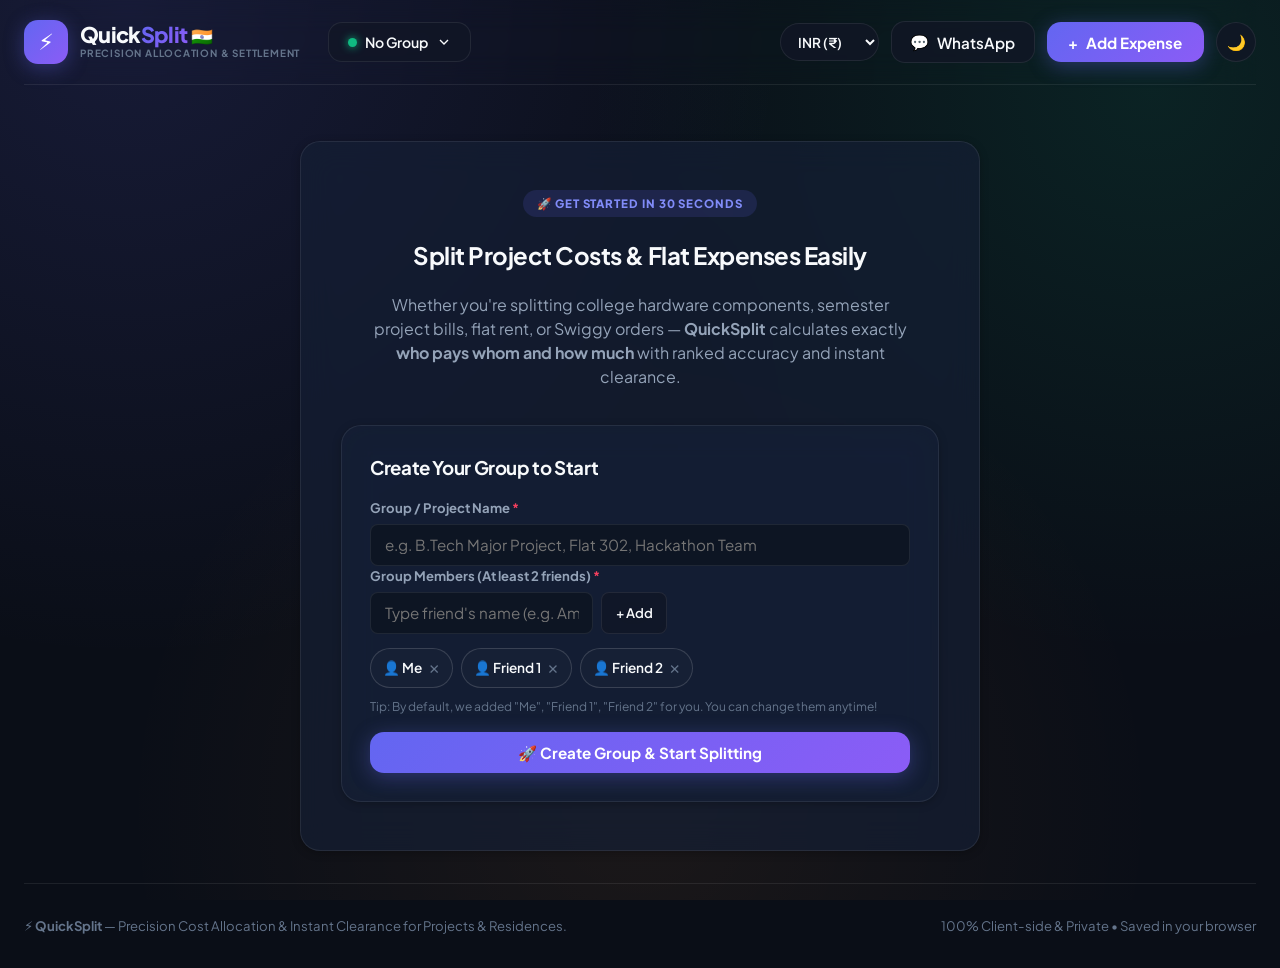
==== index.html @ 208421a8 "fix: make QR strictly 1:1 square, comprehensive mobile layout overhaul, and replace hisab with split" ====
<!DOCTYPE html>
<html lang="en" data-theme="dark">

<head>
  <meta charset="UTF-8">
  <meta name="viewport" content="width=device-width, initial-scale=1.0">
  <title>QuickSplit — Precision Cost Allocation & Instant Clearance</title>
  <meta name="description"
    content="QuickSplit — Fast, fair, and transparent group expense splitting and debt settlement for projects, hackathons, and flatmates.">
  <link rel="preconnect" href="https://fonts.googleapis.com">
  <link rel="preconnect" href="https://fonts.gstatic.com" crossorigin>
  <link
    href="https://fonts.googleapis.com/css2?family=Plus+Jakarta+Sans:wght@300;400;500;600;700;800&family=JetBrains+Mono:wght@400;500;600;700&display=swap"
    rel="stylesheet">
  <link rel="stylesheet" href="styles.css">
</head>

<body>
  <!-- Celebration Confetti Canvas -->
  <canvas id="confetti-canvas"></canvas>

  <div class="app-layout">
    <!-- Top Navigation Bar -->
    <header class="navbar">
      <div class="nav-left">
        <div class="brand" id="brand-home-btn" role="button" tabindex="0">
          <div class="brand-icon-wrapper">
            <span class="brand-icon">⚡</span>
          </div>
          <div class="brand-text">
            <div class="brand-title">Quick<span class="highlight">Split</span> <span class="india-flag"
                title="Made for India">🇮🇳</span></div>
            <span class="brand-badge">PRECISION ALLOCATION & SETTLEMENT</span>
          </div>
        </div>

        <!-- Group Selector Dropdown -->
        <div class="group-switcher-container">
          <button id="group-switcher-btn" class="glass-btn group-select-btn" aria-label="Select Group">
            <span class="group-icon-dot" id="active-group-indicator"></span>
            <span class="group-label-text" id="active-group-name">Select Group</span>
            <svg class="chevron-icon" width="16" height="16" viewBox="0 0 24 24" fill="none" stroke="currentColor"
              stroke-width="2">
              <path d="m6 9 6 6 6-6" />
            </svg>
          </button>

          <div id="group-dropdown-menu" class="dropdown-menu glass-panel hidden">
            <div class="dropdown-header">
              <span>Your Groups</span>
              <button id="nav-create-group-btn" class="icon-link-btn" title="Create New Group">+ New Group</button>
            </div>
            <div id="groups-list-dropdown" class="groups-list-scroll"></div>
          </div>
        </div>
      </div>

      <div class="nav-right">
        <!-- Currency Picker (Defaults to INR ₹) -->
        <div class="currency-picker-wrapper">
          <label for="currency-select" class="sr-only">Currency</label>
          <select id="currency-select" class="currency-dropdown" title="Currency">
            <option value="₹" selected>INR (₹)</option>
            <option value="$">USD ($)</option>
            <option value="€">EUR (€)</option>
            <option value="£">GBP (£)</option>
            <option value="AED">AED</option>
          </select>
        </div>

        <!-- WhatsApp Quick Share -->
        <button id="quick-share-btn" class="glass-btn action-btn-accent" title="Share Split Summary on WhatsApp">
          <span class="btn-emoji">💬</span>
          <span class="btn-text">WhatsApp</span>
        </button>

        <!-- New Expense Button -->
        <button id="nav-add-expense-btn" class="glow-primary-btn">
          <span class="btn-plus">+</span>
          <span class="btn-text">Add Expense</span>
        </button>

        <!-- Theme Toggle -->
        <button id="theme-toggle-btn" class="icon-round-btn glass-btn" aria-label="Toggle Theme"
          title="Toggle Dark/Light Mode">
          <span id="theme-icon">🌙</span>
        </button>
      </div>
    </header>

    <!-- Main Content Area -->
    <main class="main-content">

      <!-- View State 1: Zero Groups Welcome Onboarding (shown if user has 0 groups) -->
      <section id="onboarding-view" class="onboarding-card glass-panel hidden">
        <div class="onboarding-badge">🚀 GET STARTED IN 30 SECONDS</div>
        <h1>Split Project Costs & Flat Expenses Easily</h1>
        <p class="onboarding-sub">
          Whether you're splitting college hardware components, semester project bills, flat rent, or Swiggy orders —
          <strong>QuickSplit</strong> calculates exactly <strong>who pays whom and how much</strong> with ranked
          accuracy and instant clearance.
        </p>

        <div class="quick-create-box glass-panel">
          <h3>Create Your Group to Start</h3>
          <form id="onboarding-quick-group-form">
            <div class="form-field">
              <label for="ob-group-name">Group / Project Name <span class="required">*</span></label>
              <input type="text" id="ob-group-name" placeholder="e.g. B.Tech Major Project, Flat 302, Hackathon Team"
                required>
            </div>

            <div class="form-field">
              <label>Group Members (At least 2 friends) <span class="required">*</span></label>
              <div class="member-input-row">
                <input type="text" id="ob-member-input"
                  placeholder="Type friend's name (e.g. Aman, Rahul, Me) and press Enter">
                <button type="button" id="ob-add-member-btn" class="glass-btn btn-sm">+ Add</button>
              </div>
              <div id="ob-members-chips" class="members-chip-container"></div>
              <small class="field-hint">Tip: By default, we added "Me", "Friend 1", "Friend 2" for you. You can change
                them anytime!</small>
            </div>

            <button type="submit" class="glow-primary-btn full-width" style="margin-top: 1rem;">
              🚀 Create Group & Start Splitting
            </button>
          </form>
        </div>
      </section>

      <!-- View State 2: Active Group Dashboard -->
      <div id="dashboard-view">
        <!-- Group Hero Banner -->
        <section class="group-hero-section glass-panel">
          <div class="hero-left">
            <div class="group-meta">
              <span id="group-type-tag" class="pill-badge pill-purple">College Project</span>
              <span id="group-members-count" class="pill-badge pill-neutral">3 Members</span>
              <span id="group-currency-badge" class="pill-badge pill-green">Currency: ₹ (INR)</span>
            </div>
            <h1 id="group-display-title" class="group-title">Loading Group...</h1>
            <p id="group-display-desc" class="group-description">No description provided.</p>
          </div>

          <div class="hero-actions">
            <button id="hero-settle-up-btn" class="btn-settle-highlight">
              <span class="icon-cash">⚡</span>
              <span>Final Settlement </span>
            </button>
            <button id="hero-privacy-btn" class="glass-btn btn-sm" title="Private Group Sync & Security">
              <span>🔒 Private Group Sync</span>
            </button>
            <button id="hero-manage-members-btn" class="glass-btn btn-sm">
              <span>👥 Manage Friends</span>
            </button>
            <button id="hero-new-group-btn" class="glass-btn btn-sm">
              <span>+ New Group</span>
            </button>
          </div>
        </section>

        <!-- Metric Highlights Grid -->
        <section class="metrics-grid">
          <!-- Metric 1: Total Spending -->
          <div class="metric-card glass-panel">
            <div class="metric-header">
              <span class="metric-title">Total Spending</span>
              <div class="metric-icon-circle icon-blue">💰</div>
            </div>
            <div class="metric-value-row">
              <span class="metric-value" id="metric-total-spent">₹0.00</span>
            </div>
            <div class="metric-subtitle">
              <span id="metric-expense-count">0 expenses</span> logged
            </div>
          </div>

          <!-- Metric 2: Per Person Share -->
          <div class="metric-card glass-panel">
            <div class="metric-header">
              <span class="metric-title">Per Person Share</span>
              <div class="metric-icon-circle icon-indigo">⚖️</div>
            </div>
            <div class="metric-value-row">
              <span class="metric-value" id="metric-avg-per-person">₹0.00</span>
            </div>
            <div class="metric-subtitle">
              Equal share across <span id="metric-active-members-count">0</span> friends
            </div>
          </div>

          <!-- Metric 3: Pending Transfers -->
          <div class="metric-card glass-panel">
            <div class="metric-header">
              <span class="metric-title">Pending Clearances</span>
              <div class="metric-icon-circle icon-amber">⏳</div>
            </div>
            <div class="metric-value-row">
              <span class="metric-value" id="metric-pending-transactions">0</span>
              <span class="metric-unit">transfers needed</span>
            </div>
            <div class="metric-subtitle" id="metric-pending-subtext">
              Direct Split calculation
            </div>
          </div>

          <!-- Metric 4: Total Settled / Cleared -->
          <div class="metric-card glass-panel">
            <div class="metric-header">
              <span class="metric-title">Money Cleared</span>
              <div class="metric-icon-circle icon-emerald">✅</div>
            </div>
            <div class="metric-value-row">
              <span class="metric-value" id="metric-settled-amount">₹0.00</span>
            </div>
            <div class="metric-subtitle">
              <span id="metric-settled-count">0</span> payments recorded
            </div>
          </div>
        </section>

        <!-- Settlement Highlight Box (Shown prominently right below metrics!) -->
        <section id="settlement-highlight-banner" class="settle-banner-box glass-panel">
          <div class="settle-banner-header">
            <div>
              <span class="badge-tag">⚡ DIRECT SETTLEMENT (WHO PAYS WHOM)</span>
              <h2>Clear Your Money</h2>
            </div>
            <div class="banner-actions">
              <button id="banner-share-whatsapp-btn" class="glass-btn btn-accent-glow btn-sm">
                <span>💬 Share on WhatsApp</span>
              </button>
            </div>
          </div>

          <!-- Cards of Who owes whom -->
          <div id="banner-transfers-list" class="banner-transfers-grid">
            <!-- Populated dynamically: Friend 1 pays You ₹100 with Pay via UPI & Clear Money buttons -->
          </div>

          <div id="banner-all-cleared" class="all-cleared-card glass-panel hidden">
            <div class="cleared-animation">🎉</div>
            <h3>All Debts Settled! (Zero Balance)</h3>
            <p>Nobody owes anything in this group right now.</p>
          </div>
        </section>

        <!-- Navigation Tabs -->
        <div class="tabs-nav-container">
          <div class="tabs-list">
            <button class="tab-btn active" data-tab="expenses">
              <span class="tab-icon">📋</span>
              <span>Expenses</span>
              <span class="tab-count-pill" id="tab-expenses-badge">0</span>
            </button>
            <button class="tab-btn" data-tab="balances">
              <span class="tab-icon">👥</span>
              <span>Member Balances</span>
            </button>
            <button class="tab-btn" data-tab="insights">
              <span class="tab-icon">📊</span>
              <span>Spending Breakdown</span>
            </button>
            <button class="tab-btn" data-tab="history">
              <span class="tab-icon">📜</span>
              <span>Cleared History</span>
            </button>
          </div>
        </div>

        <!-- Tab 1: Expenses View -->
        <div id="tab-content-expenses" class="tab-pane active">
          <!-- Filter & Search Bar -->
          <div class="filters-bar glass-panel">
            <div class="search-box">
              <span class="search-icon">🔍</span>
              <input type="text" id="expense-search-input" placeholder="Search by item, member, or notes..."
                autocomplete="off">
              <button id="expense-search-clear" class="search-clear-btn hidden" aria-label="Clear Search">✕</button>
            </div>

            <div class="filter-group">
              <label for="filter-category" class="filter-label">Category:</label>
              <select id="filter-category" class="filter-select">
                <option value="all">All Categories</option>
                <option value="Hardware">🔌 Hardware / Components</option>
                <option value="Software">☁️ Software / Cloud / APIs</option>
                <option value="Printing">🖨️ Printing & Xerox</option>
                <option value="Food">🍕 Food / Swiggy / Chai</option>
                <option value="Groceries">🛒 Groceries / Blinkit / Zepto</option>
                <option value="Rent">🏠 Rent / PG / Flat</option>
                <option value="Utilities">💡 Electricity & WiFi Bill</option>
                <option value="Transport">🚕 Auto / Cab / Petrol</option>
                <option value="Other">📦 Other Project Spending</option>
              </select>
            </div>

            <button id="btn-add-expense-trigger" class="glow-primary-btn btn-sm">
              <span>+ Add Expense</span>
            </button>
          </div>

          <!-- Expenses List -->
          <div class="expenses-container">
            <div id="expenses-list" class="expenses-list">
              <!-- Rendered dynamically -->
            </div>

            <!-- Empty state when no expenses added yet -->
            <div id="expenses-empty-state" class="empty-state glass-panel hidden">
              <div class="empty-emoji">🧾</div>
              <h3>No expenses logged yet</h3>
              <p>Add your first bill or purchase. Multiple friends can pay together (e.g. You paid ₹500, Friend 1 paid
                ₹300, Friend 2 paid ₹400).</p>
              <button class="glow-primary-btn btn-inline" onclick="window.app.openAddExpenseModal()">+ Add First
                Expense</button>
            </div>
          </div>
        </div>

        <!-- Tab 2: Member Balances View -->
        <div id="tab-content-balances" class="tab-pane">
          <div class="balances-header-row">
            <div>
              <h2>Member Balances & Split Breakdown</h2>
              <p class="section-desc">Sorted by who receives money first, followed by settled friends and payers.</p>
            </div>
            <button id="btn-add-member-direct" class="glass-btn btn-sm">
              <span>+ Add Friend</span>
            </button>
          </div>

          <!-- Sorted Grid of Member Cards (Receivers at front, Payers after) -->
          <div id="members-balance-grid" class="members-grid"></div>
        </div>

        <!-- Tab 3: Insights & Analytics -->
        <div id="tab-content-insights" class="tab-pane">
          <div class="insights-grid">
            <!-- Category Breakdown -->
            <div class="insight-card glass-panel">
              <div class="insight-card-header">
                <h3>🏷️ Spending by Category</h3>
                <span class="card-subtitle">Where money went</span>
              </div>
              <div id="category-breakdown-list" class="category-bars-list"></div>
            </div>

            <!-- Payer Breakdown -->
            <div class="insight-card glass-panel">
              <div class="insight-card-header">
                <h3>💳 Who Fronted Money</h3>
                <span class="card-subtitle">Total paid out of pocket</span>
              </div>
              <div id="payer-breakdown-list" class="payer-bars-list"></div>
            </div>

            <!-- Summary Stats -->
            <div class="insight-card glass-panel full-width">
              <div class="insight-card-header">
                <h3>📌 Snapshot Summary</h3>
                <span class="card-subtitle">Quick overview</span>
              </div>
              <div class="summary-stats-banner" id="project-insights-stats"></div>
            </div>
          </div>
        </div>

        <!-- Tab 4: Cleared History -->
        <div id="tab-content-history" class="tab-pane">
          <div class="section-title-row">
            <div>
              <h2>Cleared Payments History</h2>
              <p class="section-desc">Record of all cleared settlements via UPI, GPay, PhonePe, Paytm, or Cash.</p>
            </div>
            <button id="btn-export-csv" class="glass-btn btn-sm">
              <span>📥 Export to CSV / Excel</span>
            </button>
          </div>

          <div id="settlement-history-list" class="history-list"></div>

          <div id="history-empty-state" class="empty-state glass-panel hidden">
            <div class="empty-emoji">📜</div>
            <h3>No payments cleared yet</h3>
            <p>When friends pay their share back and click "Clear Money", it will be saved here.</p>
          </div>
        </div>
      </div>
    </main>

    <!-- Footer -->
    <footer class="app-footer">
      <div class="footer-content">
        <div class="footer-left">
          <span>⚡ <strong>QuickSplit</strong> — Precision Cost Allocation & Instant Clearance for Projects &
            Residences.</span>
        </div>
        <div class="footer-right">
          <span>100% Client-side & Private • Saved in your browser</span>
        </div>
      </div>
    </footer>
  </div>

  <!-- ==================== MODALS ==================== -->

  <!-- Modal 1: Add Expense (Supports Single Payer OR Multiple Payers!) -->
  <div id="modal-expense" class="modal-backdrop hidden" role="dialog" aria-modal="true"
    aria-labelledby="modal-expense-title">
    <div class="modal-dialog glass-modal">
      <div class="modal-header">
        <div class="modal-title-wrap">
          <span class="modal-icon-badge">🧾</span>
          <h2 id="modal-expense-title">Add Expense</h2>
        </div>
        <button class="modal-close-btn" id="close-modal-expense" aria-label="Close modal">✕</button>
      </div>

      <form id="form-expense" class="modal-body">
        <input type="hidden" id="expense-id-input" value="">

        <!-- Title & Category Row -->
        <div class="form-row">
          <div class="form-field flex-2">
            <label for="expense-desc">What was this for? <span class="required">*</span></label>
            <input type="text" id="expense-desc" placeholder="e.g. Raspberry Pi + Sensors, WiFi Bill, Swiggy Dinner"
              required>
          </div>
          <div class="form-field flex-1">
            <label for="expense-category">Category <span class="required">*</span></label>
            <select id="expense-category" required>
              <option value="Hardware">🔌 Hardware / Components</option>
              <option value="Software">☁️ Software / Cloud / APIs</option>
              <option value="Printing">🖨️ Printing & Xerox</option>
              <option value="Food">🍕 Food / Swiggy / Chai</option>
              <option value="Groceries">🛒 Groceries / Blinkit</option>
              <option value="Rent">🏠 Rent / PG</option>
              <option value="Utilities">💡 Electricity & WiFi</option>
              <option value="Transport">🚕 Auto / Cab / Petrol</option>
              <option value="Other">📦 Other</option>
            </select>
          </div>
        </div>

        <div class="form-row">
          <div class="form-field">
            <label for="expense-date">Date <span class="required">*</span></label>
            <input type="date" id="expense-date" required>
          </div>
        </div>

        <!-- Payer Mode Toggle: Single Payer vs Multiple People Paid! -->
        <div class="form-field">
          <label>Who Paid for this? <span class="required">*</span></label>
          <div class="payer-mode-toggle">
            <button type="button" class="payer-mode-btn active" id="btn-payer-mode-single">Single Person Paid</button>
            <button type="button" class="payer-mode-btn" id="btn-payer-mode-multi">Multiple People Paid
              Together</button>
          </div>
        </div>

        <!-- Mode A: Single Person Paid -->
        <div id="payer-single-container" class="payer-mode-section">
          <div class="form-row">
            <div class="form-field flex-1">
              <label for="expense-payer">Paid By <span class="required">*</span></label>
              <select id="expense-payer"></select>
            </div>
            <div class="form-field flex-1">
              <label for="expense-amount">Total Amount (<span class="currency-label-span">₹</span>) <span
                  class="required">*</span></label>
              <div class="input-with-currency">
                <span class="currency-addon" id="expense-currency-addon">₹</span>
                <input type="number" id="expense-amount" step="0.01" min="0.01" placeholder="0.00">
              </div>
            </div>
          </div>
        </div>

        <!-- Mode B: Multiple People Paid Together (Addresses the User's Exact Requirement!) -->
        <div id="payer-multi-container" class="payer-mode-section hidden">
          <div class="multi-payer-helper">
            💡 Enter how much each person contributed towards this bill (e.g. You: ₹500, Friend 1: ₹300, Friend 2:
            ₹400). Total is auto-calculated!
          </div>
          <div id="multi-payer-inputs-list" class="multi-payer-list">
            <!-- Dynamically populated rows for each member -->
          </div>
          <div class="multi-payer-total-bar">
            <span>Calculated Total:</span>
            <strong id="multi-payer-total-display" class="highlight-val">₹0.00</strong>
          </div>
        </div>

        <!-- Split Targets: Who participated / splits this bill -->
        <div class="split-members-container">
          <div class="split-members-header">
            <span class="subtext">Who splits this bill?</span>
            <div class="split-quick-actions">
              <button type="button" id="btn-select-all-members" class="btn-micro">Select All</button>
              <button type="button" id="btn-clear-members" class="btn-micro">Clear</button>
            </div>
          </div>
          <div id="split-members-list" class="split-members-list">
            <!-- Checkboxes for each member -->
          </div>
          <div class="split-summary-bar">
            <span>Per person share: <strong id="split-per-person-preview">₹0.00</strong></span>
            <span id="split-validation-msg" class="split-validation valid">✓ Fair equal split</span>
          </div>
        </div>

        <!-- Notes -->
        <div class="form-field">
          <label for="expense-notes">Notes / Bill Link / Reference (Optional)</label>
          <input type="text" id="expense-notes" placeholder="e.g. Amazon invoice, or Bill paid on Google Pay">
        </div>

        <div class="modal-footer">
          <button type="button" class="glass-btn" id="cancel-modal-expense">Cancel</button>
          <button type="submit" class="glow-primary-btn" id="submit-expense-btn">Save Expense</button>
        </div>
      </form>
    </div>
  </div>

  <!-- Modal 2: Settle Up / Clear Money Payment -->
  <div id="modal-settle" class="modal-backdrop hidden" role="dialog" aria-modal="true"
    aria-labelledby="modal-settle-title">
    <div class="modal-dialog glass-modal">
      <div class="modal-header">
        <div class="modal-title-wrap">
          <span class="modal-icon-badge">💸</span>
          <h2 id="modal-settle-title">Clear & Record Payment</h2>
        </div>
        <button class="modal-close-btn" id="close-modal-settle" aria-label="Close modal">✕</button>
      </div>

      <form id="form-settle" class="modal-body">
        <p class="modal-helper-text">
          Did someone pay their share back via GPay, PhonePe, Paytm, UPI, or Cash? Record it to clear the balance!
        </p>

        <!-- Visual Flow Card -->
        <div class="transfer-visual-box">
          <div class="transfer-actor">
            <div class="avatar-circle" id="settle-payer-avatar">?</div>
            <span class="actor-name" id="settle-payer-name">Payer</span>
            <span class="actor-role">Pays</span>
          </div>

          <div class="transfer-arrow-box">
            <span class="arrow-amount" id="settle-preview-amount">₹0.00</span>
            <span class="arrow-icon">➔</span>
          </div>

          <div class="transfer-actor">
            <div class="avatar-circle" id="settle-receiver-avatar">?</div>
            <span class="actor-name" id="settle-receiver-name">Receiver</span>
            <span class="actor-role">Gets</span>
          </div>
        </div>

        <!-- UPI Quick Pay Card (if receiver has UPI ID or standard QR) -->
        <div id="settle-upi-quick-box" class="upi-action-box glass-panel">
          <div class="upi-logo-row">
            <span class="upi-text">⚡ Pay Instantly via UPI App</span>
            <span class="upi-badge">GPay / PhonePe / Paytm</span>
          </div>
          <div class="upi-btn-row">
            <a id="btn-launch-upi-intent" class="glow-primary-btn btn-sm full-width" target="_blank"
              rel="noopener noreferrer">
              📱 Open UPI App (₹<span id="upi-intent-amount-span">0</span>)
            </a>
          </div>
        </div>

        <div class="form-row">
          <div class="form-field">
            <label for="settle-payer-select">Who is paying? <span class="required">*</span></label>
            <select id="settle-payer-select" required></select>
          </div>
          <div class="form-field">
            <label for="settle-receiver-select">Who receives the money? <span class="required">*</span></label>
            <select id="settle-receiver-select" required></select>
          </div>
        </div>

        <div class="form-row">
          <div class="form-field">
            <label for="settle-amount">Amount Cleared (<span class="currency-label-span">₹</span>) <span
                class="required">*</span></label>
            <div class="input-with-currency">
              <span class="currency-addon" id="settle-currency-addon">₹</span>
              <input type="number" id="settle-amount" step="0.01" min="0.01" required>
            </div>
          </div>
          <div class="form-field">
            <label for="settle-method">Payment Mode <span class="required">*</span></label>
            <select id="settle-method" required>
              <option value="Google Pay">⚡ Google Pay (GPay)</option>
              <option value="PhonePe">📱 PhonePe</option>
              <option value="Paytm">💳 Paytm / UPI</option>
              <option value="Cash">💵 Cash</option>
              <option value="NetBanking">🏦 Bank Transfer (IMPS/NEFT)</option>
              <option value="CRED">✨ CRED / Other</option>
            </select>
          </div>
        </div>

        <div class="form-field">
          <label for="settle-notes">Note / UPI Ref No. (Optional)</label>
          <input type="text" id="settle-notes" placeholder="e.g. Paid via PhonePe, UTR #20391039">
        </div>

        <div class="modal-footer">
          <button type="button" class="glass-btn" id="cancel-modal-settle">Cancel</button>
          <button type="submit" class="glow-primary-btn" id="confirm-settlement-btn">🎉 Confirm & Clear Debt</button>
        </div>
      </form>
    </div>
  </div>

  <!-- Modal 3: Create New Group -->
  <div id="modal-group" class="modal-backdrop hidden" role="dialog" aria-modal="true"
    aria-labelledby="modal-group-title">
    <div class="modal-dialog glass-modal">
      <div class="modal-header">
        <div class="modal-title-wrap">
          <span class="modal-icon-badge">📁</span>
          <h2 id="modal-group-title">Create New Group</h2>
        </div>
        <button class="modal-close-btn" id="close-modal-group" aria-label="Close modal">✕</button>
      </div>

      <form id="form-group" class="modal-body">
        <div class="form-field">
          <label for="group-name-input">Group or Project Name <span class="required">*</span></label>
          <input type="text" id="group-name-input" placeholder="e.g. Final Year AI Project, Flat 204, Goa Trip"
            required>
        </div>

        <div class="form-row">
          <div class="form-field">
            <label for="group-type-select">Group Type <span class="required">*</span></label>
            <select id="group-type-select" required>
              <option value="College Project">🎓 College Project / Capstone</option>
              <option value="Roommates">🏠 Flat / PG Roommates</option>
              <option value="Hackathon">⚡ Hackathon / Competition</option>
              <option value="Trip">✈️ Trip / Vacation</option>
              <option value="Other">👥 General Split</option>
            </select>
          </div>
          <div class="form-field">
            <label for="group-currency-select">Currency <span class="required">*</span></label>
            <select id="group-currency-select" required>
              <option value="₹">INR (₹)</option>
              <option value="$">USD ($)</option>
              <option value="€">EUR (€)</option>
              <option value="£">GBP (£)</option>
              <option value="AED">AED</option>
            </select>
          </div>
        </div>

        <div class="form-field">
          <label for="group-desc-input">Description / Purpose (Optional)</label>
          <input type="text" id="group-desc-input" placeholder="e.g. Hardware components, cloud hosting, and snacks">
        </div>

        <!-- Members Input -->
        <div class="form-field">
          <label>Members (Add at least 2 friends) <span class="required">*</span></label>
          <div class="member-input-row">
            <input type="text" id="new-member-name-input" placeholder="Type friend's name and click + Add">
            <button type="button" id="btn-add-member-to-group-form" class="glass-btn btn-sm">+ Add</button>
          </div>
          <div id="modal-members-chip-list" class="members-chip-container"></div>
          <small class="field-hint">You can add UPI IDs for each member anytime in settings.</small>
        </div>

        <div class="modal-footer">
          <button type="button" class="glass-btn" id="cancel-modal-group">Cancel</button>
          <button type="submit" class="glow-primary-btn" id="submit-group-btn">Create Group</button>
        </div>
      </form>
    </div>
  </div>

  <!-- Modal 4: Manage Members (Add Friend & UPI ID) -->
  <div id="modal-members" class="modal-backdrop hidden" role="dialog" aria-modal="true"
    aria-labelledby="modal-members-title">
    <div class="modal-dialog glass-modal">
      <div class="modal-header">
        <div class="modal-title-wrap">
          <span class="modal-icon-badge">👥</span>
          <h2 id="modal-members-title">Manage Friends & UPI IDs</h2>
        </div>
        <button class="modal-close-btn" id="close-modal-members" aria-label="Close modal">✕</button>
      </div>

      <div class="modal-body">
        <div class="form-field">
          <label>Add New Friend to Group</label>
          <div class="member-input-row">
            <input type="text" id="manage-new-member-name" placeholder="Friend's name (e.g. Rohan)">
            <input type="text" id="manage-new-member-upi" placeholder="UPI ID (optional, e.g. rohan@okaxis)"
              style="max-width: 220px;">
            <button type="button" id="btn-manage-add-member" class="glow-primary-btn btn-sm">+ Add</button>
          </div>
        </div>

        <div id="manage-members-list" class="manage-members-table"></div>
      </div>

      <div class="modal-footer">
        <button type="button" class="glow-primary-btn" id="close-manage-members-btn">Done</button>
      </div>
    </div>
  </div>

  <!-- Modal 5: WhatsApp Split Share Modal -->
  <div id="modal-share" class="modal-backdrop hidden" role="dialog" aria-modal="true"
    aria-labelledby="modal-share-title">
    <div class="modal-dialog glass-modal">
      <div class="modal-header">
        <div class="modal-title-wrap">
          <span class="modal-icon-badge">💬</span>
          <h2 id="modal-share-title">Share Split Summary on WhatsApp</h2>
        </div>
        <button class="modal-close-btn" id="close-modal-share" aria-label="Close modal">✕</button>
      </div>

      <div class="modal-body">
        <p class="modal-helper-text">
          Copy this formatted message and send it in your WhatsApp, Telegram, or College group chat:
        </p>

        <div class="whatsapp-preview-box">
          <div class="whatsapp-header">
            <span class="wa-dot green"></span>
            <span class="wa-title">WhatsApp Split Summary</span>
          </div>
          <pre id="whatsapp-message-content" class="whatsapp-bubble"></pre>
        </div>

        <div class="share-actions-row">
          <button id="btn-copy-wa-text" class="glow-primary-btn flex-1">
            <span>📋 Copy to Clipboard</span>
          </button>
          <a id="btn-open-wa-web" target="_blank" rel="noopener noreferrer" class="glass-btn btn-accent-glow flex-1">
            <span>🟢 Open WhatsApp</span>
          </a>
        </div>
      </div>

      <div class="modal-footer">
        <button type="button" class="glass-btn" id="close-modal-share-btn">Close</button>
      </div>
    </div>
  </div>

  <!-- Modal 6: Dynamic UPI QR Code Scanner Modal (NPCI Standard) -->
  <div id="modal-upi-qr" class="modal-backdrop hidden" role="dialog" aria-modal="true"
    aria-labelledby="modal-upi-qr-title">
    <div class="modal-dialog glass-modal upi-qr-modal-dialog">
      <div class="modal-header">
        <div class="modal-title-wrap">
          <span class="modal-icon-badge">⚡</span>
          <h2 id="modal-upi-qr-title">Scan & Pay via UPI</h2>
        </div>
        <button class="modal-close-btn" id="close-modal-upi-qr" aria-label="Close modal">✕</button>
      </div>

      <div class="modal-body upi-qr-body">
        <div class="upi-recipient-meta">
          <div class="upi-payer-flow-text">
            <span id="qr-payer-name" class="highlight-actor payer">Aman</span>
            <span>pays</span>
            <span id="qr-receiver-name" class="highlight-actor receiver">Rohan</span>
          </div>
          <div class="upi-amount-hero">
            <span id="qr-amount-display" class="qr-amount-val">₹0.00</span>
          </div>
        </div>

        <!-- The Dynamic QR Code Box -->
        <div class="upi-qr-frame glass-panel">
          <div id="upi-qr-container" class="qr-canvas-wrapper">
            <div id="upi-qr-code-wrapper" class="qr-code-render-target"></div>
            <img id="upi-qr-image" alt="Dynamic UPI QR Code" class="upi-qr-img hidden" src="">
            <div id="upi-qr-placeholder" class="qr-placeholder hidden">
              <span>⚠️ Recipient has not added a UPI ID yet</span>
            </div>
          </div>
          <div class="qr-instruction-tag">
            <span>📷 Scan with any Indian UPI App</span>
          </div>
        </div>

        <!-- Inline UPI ID Editor if not present or needs change -->
        <div id="qr-inline-upi-editor" class="inline-upi-box glass-panel hidden">
          <label for="qr-inline-upi-input">Enter Receiver's UPI ID to generate live QR:</label>
          <div class="member-input-row" style="margin-top:0.4rem;">
            <input type="text" id="qr-inline-upi-input" placeholder="e.g. rohan@okaxis or 9876543210@paytm">
            <button type="button" id="btn-save-inline-upi" class="glow-primary-btn btn-sm">Generate QR</button>
          </div>
        </div>

        <div class="upi-supported-badges">
          <span class="upi-app-pill">Google Pay</span>
          <span class="upi-app-pill">PhonePe</span>
          <span class="upi-app-pill">Paytm</span>
          <span class="upi-app-pill">BHIM</span>
          <span class="upi-app-pill">Cred</span>
        </div>

        <div class="upi-modal-actions-row">
          <a id="qr-open-intent-btn" class="glass-btn btn-accent-glow flex-1" target="_blank" rel="noopener noreferrer">
            <span>📱 Pay in UPI App</span>
          </a>
          <button id="qr-mark-settled-btn" class="glow-primary-btn flex-1">
            <span>✅ Mark as Settled</span>
          </button>
        </div>
      </div>
    </div>
  </div>

  <!-- Modal 7: Private Group Sync & Security Modal -->
  <div id="modal-group-privacy" class="modal-backdrop hidden" role="dialog" aria-modal="true"
    aria-labelledby="modal-group-privacy-title">
    <div class="modal-dialog glass-modal">
      <div class="modal-header">
        <div class="modal-title-wrap">
          <span class="modal-icon-badge">🔒</span>
          <h2 id="modal-group-privacy-title">Private Group Sync & Security</h2>
        </div>
        <button class="modal-close-btn" id="close-modal-group-privacy" aria-label="Close modal">✕</button>
      </div>

      <div class="modal-body">
        <div class="privacy-notice-box glass-panel">
          <div class="privacy-notice-title">🛡️ 100% Private to Your Group</div>
          <p class="privacy-notice-text">
            Your project costs and roommate bills are stored in isolated local storage.
            <strong>No strangers or public search engines have access to your data.</strong> Only people who scan your
            Team Sync QR or receive your private access link can view or update this group.
          </p>
        </div>

        <div class="group-keys-display glass-panel">
          <div class="key-field-row">
            <span class="key-label">Group Name:</span>
            <strong id="privacy-group-name" class="key-val">Loading...</strong>
          </div>
          <div class="key-field-row">
            <span class="key-label">Private Group ID:</span>
            <span id="privacy-group-id" class="key-val-mono">QS-GRP-8921</span>
          </div>
          <div class="key-field-row">
            <span class="key-label">Private Cryptographic Key:</span>
            <span id="privacy-group-secret" class="key-val-mono">SECRET-KEY</span>
          </div>
        </div>

        <!-- Teammate Direct Camera Scan Sync -->
        <div class="privacy-sync-qr-box glass-panel">
          <h4>📲 Scan with Phone Camera to Import Group</h4>
          <p class="subtext">Have your teammate scan this QR code with their mobile camera to load this project on their
            phone:</p>
          <div class="sync-qr-wrapper" id="sync-qr-wrapper">
            <div id="privacy-sync-qr-container" class="qr-code-render-target"></div>
            <img id="privacy-sync-qr-img" alt="Private Group Sync QR" class="sync-qr-img hidden" src="">
          </div>
        </div>

        <div class="share-actions-row">
          <button id="btn-copy-private-link" class="glow-primary-btn flex-1">
            <span>📋 Copy Private Team Access Link</span>
          </button>
          <button id="btn-export-private-backup" class="glass-btn flex-1">
            <span>💾 Export Encrypted Backup (.json)</span>
          </button>
        </div>
      </div>

      <div class="modal-footer">
        <button type="button" class="glass-btn" id="close-modal-group-privacy-btn">Done</button>
      </div>
    </div>
  </div>

  <!-- Toast Notification Container -->
  <div id="toast-container" class="toast-container"></div>

  <!-- QR Code Generator Library (Offline, Zero-Tracker, Instant Client-Side) -->
  <script src="qrcode.min.js"></script>
  <!-- JavaScript Application Logic -->
  <script src="app.js"></script>
</body>

</html>
---- styles.css ----
/* ===================================================================
   Let'sSplit India â€” Modern Design System & Stylesheet
   Tailored for Indian College Projects, Hackathons & Flatmates
   =================================================================== */

:root {
  /* Dark Mode Default Palette (Obsidian & Electric Fintech) */
  --bg-base: #0A0E17;
  --bg-surface: #111726;
  --bg-surface-elevated: #162035;
  --bg-glass: rgba(17, 23, 38, 0.78);
  --bg-glass-card: rgba(22, 32, 53, 0.68);
  --bg-glass-hover: rgba(30, 43, 67, 0.85);
  --bg-glass-active: rgba(45, 62, 95, 0.75);
  --bg-input: rgba(14, 20, 34, 0.85);

  /* Borders & Dividers */
  --border-subtle: rgba(255, 255, 255, 0.08);
  --border-medium: rgba(255, 255, 255, 0.15);
  --border-glow: rgba(99, 102, 241, 0.45);

  /* Typography */
  --font-main: 'Plus Jakarta Sans', system-ui, -apple-system, sans-serif;
  --font-mono: 'JetBrains Mono', monospace;
  --text-primary: #F8FAFC;
  --text-secondary: #94A3B8;
  --text-muted: #64748B;
  --text-inverse: #0B0F17;

  /* Accents & Brand Colors */
  --primary: #6366F1;
  --primary-light: #818CF8;
  --primary-dark: #4F46E5;
  --primary-gradient: linear-gradient(135deg, #6366F1 0%, #8B5CF6 100%);
  --primary-glow: 0 4px 20px rgba(99, 102, 241, 0.35);

  --accent-emerald: #10B981;
  --accent-emerald-glow: 0 4px 18px rgba(16, 185, 129, 0.35);
  --accent-emerald-bg: rgba(16, 185, 129, 0.14);

  --accent-rose: #F43F5E;
  --accent-rose-glow: 0 4px 18px rgba(244, 63, 94, 0.35);
  --accent-rose-bg: rgba(244, 63, 94, 0.14);

  --accent-saffron: #FF9933;
  --accent-amber: #F59E0B;
  --accent-amber-bg: rgba(245, 158, 11, 0.14);

  --accent-cyan: #06B6D4;
  --accent-purple: #A855F7;

  /* Shadows & Glassmorphism */
  --shadow-sm: 0 2px 8px rgba(0, 0, 0, 0.25);
  --shadow-md: 0 8px 24px rgba(0, 0, 0, 0.35);
  --shadow-lg: 0 16px 40px rgba(0, 0, 0, 0.5);
  --blur-glass: blur(16px);
  --radius-sm: 8px;
  --radius-md: 14px;
  --radius-lg: 20px;
  --radius-full: 9999px;

  --transition-fast: 0.15s cubic-bezier(0.4, 0, 0.2, 1);
  --transition-normal: 0.25s cubic-bezier(0.4, 0, 0.2, 1);
  --transition-spring: 0.4s cubic-bezier(0.175, 0.885, 0.32, 1.275);
}

/* Light Theme Variables */
[data-theme="light"] {
  --bg-base: #F8FAFC;
  --bg-surface: #FFFFFF;
  --bg-surface-elevated: #F1F5F9;
  --bg-glass: rgba(255, 255, 255, 0.85);
  --bg-glass-card: rgba(255, 255, 255, 0.8);
  --bg-glass-hover: rgba(241, 245, 249, 0.95);
  --bg-glass-active: rgba(226, 232, 240, 0.9);
  --bg-input: #FFFFFF;

  --border-subtle: rgba(0, 0, 0, 0.08);
  --border-medium: rgba(0, 0, 0, 0.14);
  --border-glow: rgba(99, 102, 241, 0.4);

  --text-primary: #0F172A;
  --text-secondary: #475569;
  --text-muted: #94A3B8;
  --text-inverse: #FFFFFF;

  --primary-glow: 0 4px 16px rgba(99, 102, 241, 0.25);
  --shadow-sm: 0 2px 6px rgba(0, 0, 0, 0.05);
  --shadow-md: 0 8px 20px rgba(0, 0, 0, 0.08);
  --shadow-lg: 0 16px 36px rgba(0, 0, 0, 0.12);
}

/* Base & Reset */
* {
  margin: 0;
  padding: 0;
  box-sizing: border-box;
}

body {
  font-family: var(--font-main);
  background-color: var(--bg-base);
  color: var(--text-primary);
  line-height: 1.5;
  -webkit-font-smoothing: antialiased;
  min-height: 100vh;
  position: relative;
  overflow-x: hidden;
  background-image: 
    radial-gradient(circle at 10% 0%, rgba(99, 102, 241, 0.15) 0%, transparent 45%),
    radial-gradient(circle at 90% 10%, rgba(16, 185, 129, 0.12) 0%, transparent 40%),
    radial-gradient(circle at 50% 90%, rgba(255, 153, 51, 0.07) 0%, transparent 50%);
  background-attachment: fixed;
}

/* Fullscreen Confetti Canvas */
#confetti-canvas {
  position: fixed;
  top: 0;
  left: 0;
  width: 100vw;
  height: 100vh;
  pointer-events: none;
  z-index: 99999;
}

/* Typography Utilities */
h1, h2, h3, h4 {
  font-weight: 700;
  color: var(--text-primary);
  letter-spacing: -0.02em;
}

p {
  color: var(--text-secondary);
}

button, input, select, textarea {
  font-family: inherit;
  font-size: 0.95rem;
}

.sr-only {
  position: absolute;
  width: 1px;
  height: 1px;
  padding: 0;
  margin: -1px;
  overflow: hidden;
  clip: rect(0, 0, 0, 0);
  border: 0;
}

.hidden {
  display: none !important;
}

/* App Layout */
.app-layout {
  display: flex;
  flex-direction: column;
  min-height: 100vh;
  max-width: 1360px;
  margin: 0 auto;
  padding: 0 1.5rem;
}

/* Top Navigation Bar */
.navbar {
  display: flex;
  align-items: center;
  justify-content: space-between;
  padding: 1.25rem 0;
  border-bottom: 1px solid var(--border-subtle);
  margin-bottom: 1.5rem;
  gap: 1.5rem;
  position: sticky;
  top: 0;
  z-index: 100;
  backdrop-filter: var(--blur-glass);
}

.nav-left {
  display: flex;
  align-items: center;
  gap: 1.75rem;
}

.brand {
  display: flex;
  align-items: center;
  gap: 0.75rem;
  text-decoration: none;
  cursor: pointer;
  user-select: none;
}

.brand-icon-wrapper {
  width: 44px;
  height: 44px;
  border-radius: var(--radius-md);
  background: var(--primary-gradient);
  display: flex;
  align-items: center;
  justify-content: center;
  box-shadow: var(--primary-glow);
  transition: transform var(--transition-spring);
}

.brand:hover .brand-icon-wrapper {
  transform: rotate(-6deg) scale(1.08);
}

.brand-icon {
  font-size: 1.4rem;
  font-weight: 800;
  color: white;
}

.brand-title {
  font-size: 1.35rem;
  font-weight: 800;
  letter-spacing: -0.03em;
  color: var(--text-primary);
  line-height: 1.1;
}

.india-flag {
  font-size: 1.1rem;
}

.brand-title .highlight {
  background: var(--primary-gradient);
  -webkit-background-clip: text;
  -webkit-text-fill-color: transparent;
}

.brand-badge {
  display: block;
  font-size: 0.62rem;
  font-weight: 700;
  letter-spacing: 0.08em;
  color: var(--text-muted);
}

/* Group Switcher */
.group-switcher-container {
  position: relative;
}

.group-select-btn {
  display: flex;
  align-items: center;
  gap: 0.6rem;
  padding: 0.55rem 1rem;
  border-radius: var(--radius-full);
  font-weight: 600;
  font-size: 0.88rem;
  max-width: 260px;
}

.group-icon-dot {
  width: 9px;
  height: 9px;
  border-radius: 50%;
  background: var(--accent-emerald);
  box-shadow: 0 0 8px var(--accent-emerald);
}

.group-label-text {
  white-space: nowrap;
  overflow: hidden;
  text-overflow: ellipsis;
}

.chevron-icon {
  transition: transform var(--transition-fast);
}

.dropdown-menu {
  position: absolute;
  top: calc(100% + 8px);
  left: 0;
  width: 320px;
  background: var(--bg-surface-elevated);
  border: 1px solid var(--border-medium);
  border-radius: var(--radius-md);
  box-shadow: var(--shadow-lg);
  padding: 0.75rem;
  z-index: 1000;
  animation: dropIn 0.2s cubic-bezier(0.16, 1, 0.3, 1);
}

@keyframes dropIn {
  from { opacity: 0; transform: translateY(-8px); }
  to { opacity: 1; transform: translateY(0); }
}

.dropdown-header {
  display: flex;
  align-items: center;
  justify-content: space-between;
  padding: 0.35rem 0.5rem 0.6rem;
  border-bottom: 1px solid var(--border-subtle);
  font-size: 0.75rem;
  font-weight: 700;
  text-transform: uppercase;
  letter-spacing: 0.05em;
  color: var(--text-muted);
}

.icon-link-btn {
  background: none;
  border: none;
  color: var(--primary-light);
  font-weight: 700;
  font-size: 0.8rem;
  cursor: pointer;
  transition: color var(--transition-fast);
}

.icon-link-btn:hover {
  color: #fff;
}

.groups-list-scroll {
  max-height: 260px;
  overflow-y: auto;
  margin-top: 0.5rem;
  display: flex;
  flex-direction: column;
  gap: 0.25rem;
}

.group-item-row {
  display: flex;
  align-items: center;
  justify-content: space-between;
  padding: 0.6rem 0.75rem;
  border-radius: var(--radius-sm);
  background: transparent;
  border: none;
  width: 100%;
  text-align: left;
  color: var(--text-primary);
  cursor: pointer;
  transition: background var(--transition-fast);
}

.group-item-row:hover {
  background: var(--bg-glass-hover);
}

.group-item-row.active {
  background: rgba(99, 102, 241, 0.15);
  border: 1px solid rgba(99, 102, 241, 0.3);
}

.group-item-title {
  font-weight: 600;
  font-size: 0.9rem;
}

.group-item-type {
  font-size: 0.72rem;
  color: var(--text-muted);
}

/* Nav Right */
.nav-right {
  display: flex;
  align-items: center;
  gap: 0.75rem;
}

.currency-dropdown {
  background: var(--bg-glass);
  border: 1px solid var(--border-subtle);
  color: var(--text-primary);
  padding: 0.55rem 0.85rem;
  border-radius: var(--radius-full);
  font-weight: 600;
  font-size: 0.85rem;
  cursor: pointer;
  transition: all var(--transition-fast);
  outline: none;
}

.currency-dropdown:hover, .currency-dropdown:focus {
  border-color: var(--border-glow);
  box-shadow: 0 0 0 3px rgba(99, 102, 241, 0.15);
}

/* Buttons System */
.glass-btn {
  background: var(--bg-glass);
  border: 1px solid var(--border-subtle);
  color: var(--text-primary);
  border-radius: var(--radius-md);
  padding: 0.6rem 1.15rem;
  font-weight: 600;
  cursor: pointer;
  display: inline-flex;
  align-items: center;
  gap: 0.5rem;
  transition: all var(--transition-fast);
  backdrop-filter: var(--blur-glass);
  user-select: none;
  text-decoration: none;
}

.glass-btn:hover {
  background: var(--bg-glass-hover);
  border-color: var(--border-medium);
  transform: translateY(-1px);
}

.glass-btn:active {
  transform: translateY(0);
}

.glow-primary-btn {
  background: var(--primary-gradient);
  border: none;
  color: #FFFFFF;
  border-radius: var(--radius-md);
  padding: 0.65rem 1.35rem;
  font-weight: 700;
  cursor: pointer;
  display: inline-flex;
  align-items: center;
  gap: 0.5rem;
  box-shadow: var(--primary-glow);
  transition: all var(--transition-fast);
  user-select: none;
}

.glow-primary-btn:hover {
  filter: brightness(1.1);
  transform: translateY(-2px);
  box-shadow: 0 6px 24px rgba(99, 102, 241, 0.5);
}

.glow-primary-btn:active {
  transform: translateY(0);
}

.glow-primary-btn.full-width {
  width: 100%;
  justify-content: center;
}

.btn-accent-glow {
  border-color: rgba(16, 185, 129, 0.3);
  color: #10B981;
}

.btn-accent-glow:hover {
  background: rgba(16, 185, 129, 0.15);
  border-color: #10B981;
  color: #34D399;
}

.icon-round-btn {
  width: 40px;
  height: 40px;
  border-radius: 50%;
  padding: 0;
  justify-content: center;
}

.btn-sm {
  padding: 0.45rem 0.85rem;
  font-size: 0.82rem;
  border-radius: var(--radius-sm);
}

.btn-micro {
  background: var(--bg-surface-elevated);
  border: 1px solid var(--border-subtle);
  color: var(--text-secondary);
  font-size: 0.72rem;
  font-weight: 600;
  padding: 0.25rem 0.55rem;
  border-radius: var(--radius-sm);
  cursor: pointer;
  transition: all var(--transition-fast);
}

.btn-micro:hover {
  color: var(--text-primary);
  border-color: var(--border-medium);
}

/* Glass Panel Styling */
.glass-panel {
  background: var(--bg-glass-card);
  backdrop-filter: var(--blur-glass);
  -webkit-backdrop-filter: var(--blur-glass);
  border: 1px solid var(--border-subtle);
  border-radius: var(--radius-lg);
  box-shadow: var(--shadow-sm);
  transition: border-color var(--transition-fast), box-shadow var(--transition-fast);
}

.glass-panel:hover {
  border-color: var(--border-medium);
}

/* ================= Onboarding Zero-State Card ================= */
.onboarding-card {
  padding: 3rem 2.5rem;
  text-align: center;
  display: flex;
  flex-direction: column;
  align-items: center;
  gap: 1.25rem;
  margin: 2rem auto;
  max-width: 680px;
}

.onboarding-badge {
  font-size: 0.72rem;
  font-weight: 800;
  letter-spacing: 0.08em;
  color: var(--primary-light);
  background: rgba(99, 102, 241, 0.15);
  padding: 0.3rem 0.85rem;
  border-radius: var(--radius-full);
}

.onboarding-sub {
  font-size: 1rem;
  color: var(--text-secondary);
  max-width: 540px;
}

.quick-create-box {
  width: 100%;
  text-align: left;
  padding: 1.75rem;
  margin-top: 1rem;
  display: flex;
  flex-direction: column;
  gap: 1rem;
}

/* ================= Hero Section ================= */
.group-hero-section {
  display: flex;
  align-items: center;
  justify-content: space-between;
  padding: 1.75rem 2rem;
  margin-bottom: 1.75rem;
  gap: 2rem;
  position: relative;
  overflow: hidden;
}

.group-hero-section::before {
  content: '';
  position: absolute;
  top: 0;
  left: 0;
  right: 0;
  height: 3px;
  background: var(--primary-gradient);
}

.hero-left {
  display: flex;
  flex-direction: column;
  gap: 0.6rem;
  max-width: 65%;
}

.group-meta {
  display: flex;
  align-items: center;
  gap: 0.6rem;
  flex-wrap: wrap;
}

.pill-badge {
  display: inline-flex;
  align-items: center;
  font-size: 0.72rem;
  font-weight: 700;
  padding: 0.25rem 0.75rem;
  border-radius: var(--radius-full);
  letter-spacing: 0.03em;
}

.pill-purple {
  background: rgba(139, 92, 246, 0.15);
  color: #C084FC;
  border: 1px solid rgba(139, 92, 246, 0.3);
}

.pill-neutral {
  background: var(--bg-surface-elevated);
  color: var(--text-secondary);
  border: 1px solid var(--border-subtle);
}

.pill-green {
  background: var(--accent-emerald-bg);
  color: var(--accent-emerald);
  border: 1px solid rgba(16, 185, 129, 0.25);
}

.pill-rose {
  background: var(--accent-rose-bg);
  color: var(--accent-rose);
  border: 1px solid rgba(244, 63, 94, 0.25);
}

.group-title {
  font-size: 1.75rem;
  font-weight: 800;
  color: var(--text-primary);
  line-height: 1.2;
}

.group-description {
  font-size: 0.95rem;
  color: var(--text-secondary);
}

.hero-actions {
  display: flex;
  align-items: center;
  gap: 0.75rem;
  flex-wrap: wrap;
}

.btn-settle-highlight {
  background: linear-gradient(135deg, #10B981 0%, #059669 100%);
  color: white;
  border: none;
  font-weight: 700;
  font-size: 0.95rem;
  padding: 0.75rem 1.4rem;
  border-radius: var(--radius-md);
  box-shadow: var(--accent-emerald-glow);
  cursor: pointer;
  display: inline-flex;
  align-items: center;
  gap: 0.5rem;
  transition: all var(--transition-fast);
}

.btn-settle-highlight:hover {
  filter: brightness(1.1);
  transform: translateY(-2px);
  box-shadow: 0 6px 24px rgba(16, 185, 129, 0.45);
}

/* ================= Metrics Grid ================= */
.metrics-grid {
  display: grid;
  grid-template-columns: repeat(4, 1fr);
  gap: 1.25rem;
  margin-bottom: 1.75rem;
}

.metric-card {
  padding: 1.35rem 1.5rem;
  display: flex;
  flex-direction: column;
  gap: 0.5rem;
}

.metric-header {
  display: flex;
  align-items: center;
  justify-content: space-between;
}

.metric-title {
  font-size: 0.82rem;
  font-weight: 700;
  text-transform: uppercase;
  letter-spacing: 0.05em;
  color: var(--text-muted);
}

.metric-icon-circle {
  width: 34px;
  height: 34px;
  border-radius: 50%;
  display: flex;
  align-items: center;
  justify-content: center;
  font-size: 1rem;
}

.icon-blue { background: rgba(59, 130, 246, 0.15); }
.icon-indigo { background: rgba(99, 102, 241, 0.15); }
.icon-amber { background: rgba(245, 158, 11, 0.15); }
.icon-emerald { background: rgba(16, 185, 129, 0.15); }

.metric-value-row {
  display: flex;
  align-items: baseline;
  gap: 0.4rem;
}

.metric-value {
  font-size: 1.85rem;
  font-weight: 800;
  font-family: var(--font-mono);
  color: var(--text-primary);
  line-height: 1.1;
}

.metric-unit {
  font-size: 0.8rem;
  color: var(--text-muted);
}

.metric-subtitle {
  font-size: 0.78rem;
  color: var(--text-secondary);
}

/* ================= Settle Up Highlight Banner ================= */
.settle-banner-box {
  padding: 1.5rem 1.75rem;
  margin-bottom: 2rem;
  border-left: 4px solid var(--accent-emerald);
  display: flex;
  flex-direction: column;
  gap: 1.25rem;
}

.settle-banner-header {
  display: flex;
  align-items: center;
  justify-content: space-between;
  gap: 1rem;
  flex-wrap: wrap;
}

.badge-tag {
  font-size: 0.7rem;
  font-weight: 800;
  letter-spacing: 0.08em;
  color: var(--accent-emerald);
}

.banner-transfers-grid {
  display: grid;
  grid-template-columns: repeat(auto-fill, minmax(min(100%, 320px), 1fr));
  gap: 1rem;
}

.banner-transfer-card {
  background: var(--bg-surface-elevated);
  border: 1px solid var(--border-subtle);
  border-radius: var(--radius-md);
  padding: 1.25rem;
  display: flex;
  flex-direction: column;
  gap: 1rem;
  transition: transform var(--transition-fast), border-color var(--transition-fast);
}

.banner-transfer-card:hover {
  transform: translateY(-2px);
  border-color: rgba(99, 102, 241, 0.4);
}

.transfer-header-row {
  display: flex;
  align-items: center;
  justify-content: space-between;
  gap: 0.75rem;
}

.transfer-members-flow {
  display: flex;
  align-items: center;
  gap: 0.6rem;
  font-size: 0.95rem;
  font-weight: 700;
}

.transfer-from-name {
  color: var(--accent-rose);
}

.transfer-to-name {
  color: var(--accent-emerald);
}

.transfer-amount-badge {
  font-family: var(--font-mono);
  font-size: 1.25rem;
  font-weight: 800;
  color: var(--accent-emerald);
  background: var(--accent-emerald-bg);
  padding: 0.2rem 0.65rem;
  border-radius: var(--radius-full);
}

.transfer-actions-row {
  display: flex;
  align-items: center;
  justify-content: space-between;
  gap: 0.75rem;
  padding-top: 0.75rem;
  border-top: 1px solid var(--border-subtle);
}

.btn-upi-pay {
  background: rgba(16, 185, 129, 0.15);
  border: 1px solid rgba(16, 185, 129, 0.35);
  color: #10B981;
  padding: 0.45rem 0.85rem;
  border-radius: var(--radius-sm);
  font-weight: 700;
  font-size: 0.82rem;
  cursor: pointer;
  display: inline-flex;
  align-items: center;
  gap: 0.35rem;
  transition: all var(--transition-fast);
}

.btn-upi-pay:hover {
  background: #10B981;
  color: white;
}

.all-cleared-card {
  text-align: center;
  padding: 2.5rem 1.5rem;
  border: 1px dashed var(--accent-emerald);
}

.cleared-animation {
  font-size: 3rem;
  margin-bottom: 0.5rem;
  animation: bounce 1.5s infinite;
}

@keyframes bounce {
  0%, 100% { transform: translateY(0); }
  50% { transform: translateY(-8px); }
}

/* ================= Navigation Tabs ================= */
.tabs-nav-container {
  margin-bottom: 1.75rem;
  border-bottom: 1px solid var(--border-subtle);
}

.tabs-list {
  display: flex;
  align-items: center;
  gap: 0.5rem;
  overflow-x: auto;
}

.tab-btn {
  background: transparent;
  border: none;
  color: var(--text-secondary);
  font-weight: 600;
  font-size: 0.92rem;
  padding: 0.75rem 1.25rem;
  border-bottom: 2px solid transparent;
  cursor: pointer;
  display: inline-flex;
  align-items: center;
  gap: 0.5rem;
  transition: all var(--transition-fast);
  white-space: nowrap;
}

.tab-btn:hover {
  color: var(--text-primary);
}

.tab-btn.active {
  color: var(--primary-light);
  border-bottom-color: var(--primary);
}

.tab-count-pill {
  font-size: 0.7rem;
  font-weight: 700;
  padding: 0.1rem 0.5rem;
  border-radius: var(--radius-full);
  background: var(--bg-surface-elevated);
  color: var(--text-secondary);
}

.tab-pane {
  display: none;
  animation: fadeIn 0.25s ease-out;
}

.tab-pane.active {
  display: block;
}

@keyframes fadeIn {
  from { opacity: 0; transform: translateY(6px); }
  to { opacity: 1; transform: translateY(0); }
}

/* ================= Filters Bar ================= */
.filters-bar {
  display: flex;
  align-items: center;
  justify-content: space-between;
  padding: 0.85rem 1.25rem;
  margin-bottom: 1.5rem;
  gap: 1rem;
  flex-wrap: wrap;
}

.search-box {
  display: flex;
  align-items: center;
  gap: 0.5rem;
  background: var(--bg-input);
  border: 1px solid var(--border-subtle);
  border-radius: var(--radius-md);
  padding: 0.5rem 0.85rem;
  flex: 1;
  min-width: 240px;
}

.search-box input {
  background: transparent;
  border: none;
  color: var(--text-primary);
  width: 100%;
  outline: none;
}

.search-clear-btn {
  background: none;
  border: none;
  color: var(--text-muted);
  cursor: pointer;
}

.filter-group {
  display: flex;
  align-items: center;
  gap: 0.5rem;
}

.filter-label {
  font-size: 0.82rem;
  color: var(--text-muted);
  font-weight: 600;
}

.filter-select {
  background: var(--bg-input);
  border: 1px solid var(--border-subtle);
  color: var(--text-primary);
  padding: 0.45rem 0.8rem;
  border-radius: var(--radius-sm);
  outline: none;
  font-size: 0.85rem;
  cursor: pointer;
}

/* ================= Expenses List Cards ================= */
.expenses-list {
  display: flex;
  flex-direction: column;
  gap: 0.85rem;
}

.expense-card {
  padding: 1.25rem 1.5rem;
  display: flex;
  align-items: center;
  justify-content: space-between;
  gap: 1.25rem;
  transition: transform var(--transition-fast), border-color var(--transition-fast), box-shadow var(--transition-fast);
}

.expense-card:hover {
  transform: translateX(4px);
  border-color: var(--border-medium);
  box-shadow: var(--shadow-md);
}

.expense-left {
  display: flex;
  align-items: center;
  gap: 1.25rem;
  flex: 1;
}

.expense-category-icon-box {
  width: 48px;
  height: 48px;
  border-radius: var(--radius-md);
  background: var(--bg-surface-elevated);
  display: flex;
  align-items: center;
  justify-content: center;
  font-size: 1.4rem;
  border: 1px solid var(--border-subtle);
  flex-shrink: 0;
}

.expense-info {
  display: flex;
  flex-direction: column;
  gap: 0.25rem;
}

.expense-title-row {
  display: flex;
  align-items: center;
  gap: 0.6rem;
  flex-wrap: wrap;
}

.expense-title {
  font-size: 1.05rem;
  font-weight: 700;
  color: var(--text-primary);
}

.expense-badge-cat {
  font-size: 0.7rem;
  font-weight: 600;
  padding: 0.15rem 0.55rem;
  border-radius: var(--radius-full);
  background: rgba(99, 102, 241, 0.15);
  color: var(--primary-light);
}

.expense-subtext {
  font-size: 0.82rem;
  color: var(--text-secondary);
  display: flex;
  align-items: center;
  gap: 0.5rem;
  flex-wrap: wrap;
}

.payer-highlight {
  font-weight: 600;
  color: var(--text-primary);
}

.expense-notes-snippet {
  font-size: 0.78rem;
  color: var(--text-muted);
  font-style: italic;
}

.expense-right {
  display: flex;
  align-items: center;
  gap: 1.5rem;
}

.expense-amount-wrap {
  text-align: right;
  display: flex;
  flex-direction: column;
}

.expense-amount-val {
  font-size: 1.35rem;
  font-weight: 800;
  font-family: var(--font-mono);
  color: var(--text-primary);
}

.expense-split-tag {
  font-size: 0.72rem;
  color: var(--text-muted);
}

.expense-actions {
  display: flex;
  align-items: center;
  gap: 0.35rem;
}

.btn-icon-action {
  background: transparent;
  border: none;
  color: var(--text-muted);
  width: 32px;
  height: 32px;
  border-radius: var(--radius-sm);
  display: flex;
  align-items: center;
  justify-content: center;
  cursor: pointer;
  transition: all var(--transition-fast);
}

.btn-icon-action:hover {
  background: var(--bg-surface-elevated);
  color: var(--text-primary);
}

.btn-icon-action.delete:hover {
  color: var(--accent-rose);
  background: var(--accent-rose-bg);
}

/* Empty States */
.empty-state {
  text-align: center;
  padding: 3.5rem 2rem;
  display: flex;
  flex-direction: column;
  align-items: center;
  gap: 0.75rem;
}

.empty-emoji {
  font-size: 3rem;
  margin-bottom: 0.5rem;
}

/* ================= Member Balances Grid ================= */
.balances-header-row {
  display: flex;
  align-items: center;
  justify-content: space-between;
  margin-bottom: 1.5rem;
}

.section-desc {
  font-size: 0.88rem;
  color: var(--text-muted);
}

.members-grid {
  display: grid;
  grid-template-columns: repeat(auto-fill, minmax(290px, 1fr));
  gap: 1.25rem;
}

.member-card {
  padding: 1.5rem;
  display: flex;
  flex-direction: column;
  gap: 1.2rem;
  transition: transform var(--transition-fast);
}

.member-card:hover {
  transform: translateY(-2px);
}

.member-card-header {
  display: flex;
  align-items: center;
  gap: 0.9rem;
}

.member-avatar-lg {
  width: 50px;
  height: 50px;
  border-radius: 50%;
  display: flex;
  align-items: center;
  justify-content: center;
  font-weight: 800;
  font-size: 1.2rem;
  color: white;
  box-shadow: var(--shadow-sm);
}

.member-details {
  display: flex;
  flex-direction: column;
}

.member-card-name {
  font-size: 1.1rem;
  font-weight: 700;
}

.member-upi-tag {
  font-size: 0.72rem;
  color: var(--accent-emerald);
  font-family: var(--font-mono);
}

.member-breakdown-row {
  display: flex;
  justify-content: space-between;
  padding: 0.5rem 0;
  border-bottom: 1px solid var(--border-subtle);
  font-size: 0.85rem;
}

.member-breakdown-row .val {
  font-family: var(--font-mono);
  font-weight: 600;
}

.member-balance-highlight {
  display: flex;
  flex-direction: column;
  gap: 0.35rem;
  padding: 0.85rem 1rem;
  border-radius: var(--radius-md);
  margin-top: 0.25rem;
}

.balance-status-badge {
  font-size: 0.72rem;
  font-weight: 800;
  text-transform: uppercase;
  letter-spacing: 0.05em;
}

.balance-amount-display {
  font-size: 1.4rem;
  font-weight: 800;
  font-family: var(--font-mono);
}

.member-balance-highlight.owed {
  background: var(--accent-emerald-bg);
  border: 1px solid rgba(16, 185, 129, 0.25);
  color: var(--accent-emerald);
}

.member-balance-highlight.owes {
  background: var(--accent-rose-bg);
  border: 1px solid rgba(244, 63, 94, 0.25);
  color: var(--accent-rose);
}

.member-balance-highlight.settled {
  background: var(--bg-surface-elevated);
  border: 1px solid var(--border-subtle);
  color: var(--text-muted);
}

/* ================= Who Owes Whom Breakdown Styles ================= */
.balances-summary-card {
  padding: 1.5rem 1.75rem;
  margin-bottom: 2rem;
  border-left: 4px solid var(--primary);
  display: flex;
  flex-direction: column;
  gap: 1.25rem;
}

.balances-summary-header {
  display: flex;
  align-items: center;
  justify-content: space-between;
  gap: 1rem;
  flex-wrap: wrap;
}

.summary-title-wrap {
  display: flex;
  flex-direction: column;
  gap: 0.25rem;
}

.balances-who-owes-list {
  display: grid;
  grid-template-columns: repeat(auto-fill, minmax(min(100%, 300px), 1fr));
  gap: 1rem;
}

.balances-who-owes-item {
  background: var(--bg-surface-elevated);
  border: 1px solid var(--border-subtle);
  border-radius: var(--radius-md);
  padding: 1.15rem 1.25rem;
  display: flex;
  flex-direction: column;
  gap: 0.85rem;
  transition: transform var(--transition-fast), border-color var(--transition-fast);
}

.balances-who-owes-item:hover {
  transform: translateY(-2px);
  border-color: rgba(99, 102, 241, 0.4);
}

.b-transfer-main {
  display: flex;
  align-items: center;
  justify-content: space-between;
  gap: 0.75rem;
}

.b-transfer-flow {
  display: flex;
  align-items: center;
  gap: 0.5rem;
  font-weight: 700;
  font-size: 0.95rem;
}

.b-payer {
  color: var(--accent-rose);
}

.b-arrow {
  color: var(--text-muted);
  font-size: 1.1rem;
}

.b-receiver {
  color: var(--accent-emerald);
}

.b-amount-tag {
  font-family: var(--font-mono);
  font-size: 1.2rem;
  font-weight: 800;
  color: var(--accent-emerald);
  background: var(--accent-emerald-bg);
  padding: 0.2rem 0.65rem;
  border-radius: var(--radius-full);
}

.b-actions-row {
  display: flex;
  align-items: center;
  justify-content: space-between;
  gap: 0.75rem;
  padding-top: 0.65rem;
  border-top: 1px solid var(--border-subtle);
}

.section-subheading {
  font-size: 1.15rem;
  font-weight: 800;
  margin-bottom: 1rem;
  color: var(--text-primary);
  display: flex;
  align-items: center;
  gap: 0.5rem;
}

/* Individual Member Card Dues Breakdown */
.member-dues-section {
  display: flex;
  flex-direction: column;
  gap: 0.5rem;
  background: var(--bg-surface);
  border: 1px solid var(--border-subtle);
  border-radius: var(--radius-sm);
  padding: 0.85rem;
  margin-top: 0.25rem;
}

.dues-section-title {
  font-size: 0.72rem;
  font-weight: 800;
  text-transform: uppercase;
  letter-spacing: 0.05em;
  color: var(--text-muted);
}

.dues-list {
  display: flex;
  flex-direction: column;
  gap: 0.45rem;
}

.due-item {
  display: flex;
  align-items: center;
  justify-content: space-between;
  padding: 0.45rem 0.65rem;
  border-radius: var(--radius-sm);
  font-size: 0.82rem;
}

.due-item.owes {
  background: var(--accent-rose-bg);
  border-left: 3px solid var(--accent-rose);
  color: var(--text-primary);
}

.due-item.owes strong {
  color: var(--accent-rose);
}

.due-item.gets {
  background: var(--accent-emerald-bg);
  border-left: 3px solid var(--accent-emerald);
  color: var(--text-primary);
}

.due-item.gets strong {
  color: var(--accent-emerald);
}

.due-item.settled {
  background: var(--bg-surface-elevated);
  border-left: 3px solid var(--border-medium);
  color: var(--text-muted);
}

.due-amt {
  font-family: var(--font-mono);
  font-weight: 800;
  font-size: 0.88rem;
}

.due-actions-btn-row {
  margin-top: 0.35rem;
  display: flex;
  gap: 0.5rem;
}

/* ================= Insights & Analytics ================= */
.insights-grid {
  display: grid;
  grid-template-columns: repeat(2, 1fr);
  gap: 1.5rem;
}

.insight-card {
  padding: 1.75rem;
  display: flex;
  flex-direction: column;
  gap: 1.25rem;
}

.insight-card.full-width {
  grid-column: span 2;
}

.insight-card-header {
  display: flex;
  justify-content: space-between;
  align-items: baseline;
  border-bottom: 1px solid var(--border-subtle);
  padding-bottom: 0.75rem;
}

.card-subtitle {
  font-size: 0.8rem;
  color: var(--text-muted);
}

.category-bar-row, .payer-bar-row {
  display: flex;
  flex-direction: column;
  gap: 0.5rem;
  margin-bottom: 1.1rem;
  padding: 0.75rem 0.85rem;
  background: var(--bg-surface);
  border: 1px solid var(--border-subtle);
  border-radius: var(--radius-sm);
  transition: transform var(--transition-fast), border-color var(--transition-fast);
}

.category-bar-row:hover, .payer-bar-row:hover {
  border-color: var(--border-medium);
  transform: translateY(-1px);
}

.bar-meta {
  display: flex;
  align-items: center;
  justify-content: space-between;
  font-size: 0.88rem;
  font-weight: 600;
}

.bar-meta-left {
  display: flex;
  align-items: center;
  gap: 0.6rem;
}

.bar-meta-right {
  display: flex;
  align-items: center;
  gap: 0.5rem;
  font-family: var(--font-mono);
}

.rank-badge {
  display: inline-flex;
  align-items: center;
  justify-content: center;
  font-size: 0.65rem;
  font-weight: 800;
  padding: 0.1rem 0.4rem;
  border-radius: var(--radius-full);
  background: var(--bg-surface-elevated);
  border: 1px solid var(--border-subtle);
  color: var(--text-muted);
}

.rank-badge.top-1 {
  background: rgba(245, 158, 11, 0.15);
  border-color: rgba(245, 158, 11, 0.4);
  color: #F59E0B;
}

.rank-badge.top-2 {
  background: rgba(99, 102, 241, 0.15);
  border-color: rgba(99, 102, 241, 0.4);
  color: var(--primary-light);
}

.rank-badge.top-3 {
  background: rgba(16, 185, 129, 0.15);
  border-color: rgba(16, 185, 129, 0.4);
  color: #10B981;
}

.bar-track {
  height: 10px;
  background: var(--bg-surface-elevated);
  border-radius: var(--radius-full);
  overflow: hidden;
  position: relative;
}

.bar-fill {
  height: 100%;
  border-radius: var(--radius-full);
  transition: width 0.6s cubic-bezier(0.16, 1, 0.3, 1);
}

.summary-stats-banner {
  display: grid;
  grid-template-columns: repeat(3, 1fr);
  gap: 1.5rem;
}

.summary-stat-box {
  background: var(--bg-surface-elevated);
  border: 1px solid var(--border-subtle);
  border-radius: var(--radius-md);
  padding: 1.25rem;
  display: flex;
  flex-direction: column;
  gap: 0.3rem;
}

.summary-stat-val {
  font-family: var(--font-mono);
  font-size: 1.4rem;
  font-weight: 800;
  color: var(--primary-light);
}

/* ================= History List ================= */
.section-title-row {
  display: flex;
  align-items: center;
  justify-content: space-between;
  margin-bottom: 1.25rem;
}

.history-list {
  display: flex;
  flex-direction: column;
  gap: 0.75rem;
}

.history-card {
  padding: 1.1rem 1.5rem;
  display: flex;
  align-items: center;
  justify-content: space-between;
}

.history-left {
  display: flex;
  align-items: center;
  gap: 1rem;
}

.history-check-icon {
  width: 38px;
  height: 38px;
  border-radius: 50%;
  background: var(--accent-emerald-bg);
  color: var(--accent-emerald);
  display: flex;
  align-items: center;
  justify-content: center;
  font-size: 1.1rem;
}

.history-text {
  display: flex;
  flex-direction: column;
}

.history-title {
  font-weight: 700;
  font-size: 0.95rem;
}

.history-sub {
  font-size: 0.78rem;
  color: var(--text-muted);
}

.history-right {
  display: flex;
  align-items: center;
  gap: 1.25rem;
}

.history-amount {
  font-family: var(--font-mono);
  font-size: 1.25rem;
  font-weight: 800;
  color: var(--accent-emerald);
}

/* ================= Modals ================= */
.modal-backdrop {
  position: fixed;
  top: 0;
  left: 0;
  width: 100vw;
  height: 100vh;
  background: rgba(0, 0, 0, 0.75);
  backdrop-filter: blur(8px);
  -webkit-backdrop-filter: blur(8px);
  z-index: 9999;
  display: flex;
  align-items: center;
  justify-content: center;
  padding: 1.5rem;
  animation: fadeIn 0.2s ease-out;
}

.modal-dialog {
  width: 100%;
  max-width: 600px;
  max-height: 90vh;
  overflow-y: auto;
  border-radius: var(--radius-lg);
  padding: 2rem;
  position: relative;
  animation: scaleUp 0.25s cubic-bezier(0.16, 1, 0.3, 1);
}

@keyframes scaleUp {
  from { opacity: 0; transform: scale(0.94); }
  to { opacity: 1; transform: scale(1); }
}

.glass-modal {
  background: var(--bg-surface-elevated);
  border: 1px solid var(--border-medium);
  box-shadow: var(--shadow-lg);
}

.modal-header {
  display: flex;
  align-items: center;
  justify-content: space-between;
  margin-bottom: 1.5rem;
}

.modal-title-wrap {
  display: flex;
  align-items: center;
  gap: 0.75rem;
}

.modal-icon-badge {
  font-size: 1.5rem;
}

.modal-close-btn {
  background: transparent;
  border: none;
  color: var(--text-muted);
  font-size: 1.25rem;
  cursor: pointer;
  width: 32px;
  height: 32px;
  display: flex;
  align-items: center;
  justify-content: center;
  border-radius: 50%;
  transition: all var(--transition-fast);
}

.modal-close-btn:hover {
  background: var(--bg-glass-hover);
  color: var(--text-primary);
}

.modal-body {
  display: flex;
  flex-direction: column;
  gap: 1.25rem;
}

.modal-helper-text {
  font-size: 0.88rem;
  color: var(--text-secondary);
  line-height: 1.5;
}

/* Forms */
.form-row {
  display: flex;
  gap: 1rem;
}

.form-field {
  display: flex;
  flex-direction: column;
  gap: 0.4rem;
  flex: 1;
}

.flex-1 { flex: 1; }
.flex-2 { flex: 2; }

.form-field label {
  font-size: 0.82rem;
  font-weight: 700;
  color: var(--text-secondary);
}

.form-field label .required {
  color: var(--accent-rose);
}

.form-field input, .form-field select, .form-field textarea {
  background: var(--bg-input);
  border: 1px solid var(--border-subtle);
  border-radius: var(--radius-sm);
  padding: 0.65rem 0.85rem;
  color: var(--text-primary);
  outline: none;
  transition: all var(--transition-fast);
}

.form-field input:focus, .form-field select:focus, .form-field textarea:focus {
  border-color: var(--primary);
  box-shadow: 0 0 0 3px rgba(99, 102, 241, 0.2);
}

.input-with-currency {
  position: relative;
  display: flex;
  align-items: center;
}

.currency-addon {
  position: absolute;
  left: 0.85rem;
  font-family: var(--font-mono);
  font-weight: 700;
  color: var(--text-muted);
}

.input-with-currency input {
  padding-left: 2.2rem;
  width: 100%;
}

/* Multi-Payer Mode Toggles */
.payer-mode-toggle {
  display: flex;
  background: var(--bg-surface);
  padding: 4px;
  border-radius: var(--radius-sm);
  border: 1px solid var(--border-subtle);
  gap: 4px;
}

.payer-mode-btn {
  flex: 1;
  background: transparent;
  border: none;
  color: var(--text-secondary);
  font-size: 0.82rem;
  font-weight: 600;
  padding: 0.45rem 0.75rem;
  border-radius: 6px;
  cursor: pointer;
  transition: all var(--transition-fast);
  text-align: center;
}

.payer-mode-btn.active {
  background: var(--primary);
  color: white;
}

.payer-mode-section {
  display: flex;
  flex-direction: column;
  gap: 0.85rem;
}

.multi-payer-helper {
  font-size: 0.8rem;
  color: var(--primary-light);
  background: rgba(99, 102, 241, 0.1);
  padding: 0.5rem 0.75rem;
  border-radius: var(--radius-sm);
  border: 1px solid rgba(99, 102, 241, 0.25);
}

.multi-payer-list {
  display: flex;
  flex-direction: column;
  gap: 0.5rem;
  max-height: 180px;
  overflow-y: auto;
}

.multi-payer-row {
  display: flex;
  align-items: center;
  justify-content: space-between;
  padding: 0.5rem 0.75rem;
  background: var(--bg-surface);
  border: 1px solid var(--border-subtle);
  border-radius: var(--radius-sm);
}

.multi-payer-left {
  display: flex;
  align-items: center;
  gap: 0.6rem;
  font-weight: 600;
  font-size: 0.9rem;
}

.multi-payer-input-wrap {
  position: relative;
  width: 130px;
}

.multi-payer-input-wrap .currency-addon {
  left: 0.6rem;
  font-size: 0.85rem;
}

.multi-payer-input-wrap input {
  padding-left: 1.8rem;
  text-align: right;
  font-family: var(--font-mono);
  font-weight: 700;
  width: 100%;
}

.multi-payer-total-bar {
  display: flex;
  align-items: center;
  justify-content: space-between;
  padding: 0.65rem 0.85rem;
  background: var(--bg-surface);
  border: 1px solid var(--border-medium);
  border-radius: var(--radius-sm);
  font-size: 0.9rem;
  font-weight: 700;
}

.multi-payer-total-bar .highlight-val {
  font-family: var(--font-mono);
  font-size: 1.2rem;
  color: var(--accent-emerald);
}

/* Split members list */
.split-members-container {
  background: var(--bg-surface);
  border: 1px solid var(--border-subtle);
  border-radius: var(--radius-md);
  padding: 1rem;
  display: flex;
  flex-direction: column;
  gap: 0.75rem;
}

.split-members-header {
  display: flex;
  align-items: center;
  justify-content: space-between;
  font-size: 0.8rem;
}

.split-members-list {
  display: flex;
  flex-direction: column;
  gap: 0.5rem;
  max-height: 160px;
  overflow-y: auto;
}

.split-member-row {
  display: flex;
  align-items: center;
  justify-content: space-between;
  padding: 0.45rem 0.65rem;
  border-radius: var(--radius-sm);
  background: var(--bg-surface-elevated);
}

.split-member-left {
  display: flex;
  align-items: center;
  gap: 0.6rem;
}

.split-summary-bar {
  display: flex;
  align-items: center;
  justify-content: space-between;
  font-size: 0.82rem;
  padding-top: 0.5rem;
  border-top: 1px solid var(--border-subtle);
}

.split-validation.valid {
  color: var(--accent-emerald);
}

.split-validation.invalid {
  color: var(--accent-rose);
  font-weight: 600;
}

.modal-footer {
  display: flex;
  align-items: center;
  justify-content: flex-end;
  gap: 0.85rem;
  margin-top: 1rem;
  border-top: 1px solid var(--border-subtle);
  padding-top: 1.25rem;
}

/* Settle Visual Transfer Box */
.transfer-visual-box {
  background: var(--bg-surface);
  border: 1px solid var(--border-subtle);
  border-radius: var(--radius-md);
  padding: 1.25rem;
  display: flex;
  align-items: center;
  justify-content: space-around;
  margin-bottom: 0.5rem;
}

.transfer-actor {
  display: flex;
  flex-direction: column;
  align-items: center;
  gap: 0.3rem;
}

.avatar-circle {
  width: 48px;
  height: 48px;
  border-radius: 50%;
  background: var(--primary-gradient);
  color: white;
  display: flex;
  align-items: center;
  justify-content: center;
  font-weight: 800;
  font-size: 1.2rem;
}

.actor-name {
  font-weight: 700;
  font-size: 0.9rem;
}

.actor-role {
  font-size: 0.7rem;
  color: var(--text-muted);
}

.transfer-arrow-box {
  display: flex;
  flex-direction: column;
  align-items: center;
  gap: 0.2rem;
}

.arrow-amount {
  font-family: var(--font-mono);
  font-weight: 800;
  font-size: 1.2rem;
  color: var(--accent-emerald);
}

.arrow-icon {
  font-size: 1.5rem;
  color: var(--primary-light);
}

/* UPI Action Box inside Settle Modal */
.upi-action-box {
  padding: 0.85rem 1rem;
  border-radius: var(--radius-md);
  display: flex;
  flex-direction: column;
  gap: 0.6rem;
  background: rgba(16, 185, 129, 0.08);
  border: 1px solid rgba(16, 185, 129, 0.25);
}

.upi-logo-row {
  display: flex;
  align-items: center;
  justify-content: space-between;
}

.upi-text {
  font-weight: 700;
  font-size: 0.85rem;
  color: #10B981;
}

.upi-badge {
  font-size: 0.7rem;
  color: var(--text-muted);
  font-weight: 600;
}

/* Member Chips in group creation */
.member-input-row {
  display: flex;
  gap: 0.5rem;
}

.members-chip-container {
  display: flex;
  flex-wrap: wrap;
  gap: 0.5rem;
  margin-top: 0.5rem;
  min-height: 40px;
}

.member-chip {
  display: inline-flex;
  align-items: center;
  gap: 0.4rem;
  background: var(--bg-surface-elevated);
  border: 1px solid var(--border-medium);
  padding: 0.35rem 0.75rem;
  border-radius: var(--radius-full);
  font-size: 0.85rem;
  font-weight: 600;
}

.chip-remove-btn {
  background: none;
  border: none;
  color: var(--text-muted);
  cursor: pointer;
  font-size: 0.85rem;
}

.chip-remove-btn:hover {
  color: var(--accent-rose);
}

.field-hint {
  font-size: 0.75rem;
  color: var(--text-muted);
  margin-top: 0.25rem;
}

/* WhatsApp Preview */
.whatsapp-preview-box {
  background: #0B141A;
  border: 1px solid rgba(255, 255, 255, 0.1);
  border-radius: var(--radius-md);
  padding: 1rem;
  font-family: var(--font-mono);
}

.whatsapp-header {
  display: flex;
  align-items: center;
  gap: 0.5rem;
  margin-bottom: 0.75rem;
  padding-bottom: 0.5rem;
  border-bottom: 1px solid rgba(255, 255, 255, 0.08);
}

.wa-dot.green {
  width: 8px;
  height: 8px;
  border-radius: 50%;
  background: #25D366;
}

.wa-title {
  font-size: 0.75rem;
  color: #8696A0;
  font-weight: 700;
  text-transform: uppercase;
}

.whatsapp-bubble {
  background: #1F2C34;
  color: #E9EDEF;
  padding: 1rem;
  border-radius: 10px;
  font-size: 0.82rem;
  line-height: 1.6;
  white-space: pre-wrap;
  word-break: break-word;
}

.share-actions-row {
  display: flex;
  gap: 0.75rem;
}

/* Manage Members Table */
.manage-members-table {
  display: flex;
  flex-direction: column;
  gap: 0.5rem;
  max-height: 240px;
  overflow-y: auto;
  margin-top: 1rem;
}

.manage-member-row {
  display: flex;
  align-items: center;
  justify-content: space-between;
  padding: 0.75rem 1rem;
  background: var(--bg-surface);
  border: 1px solid var(--border-subtle);
  border-radius: var(--radius-sm);
}

/* Toast Notifications */
.toast-container {
  position: fixed;
  bottom: 2rem;
  right: 2rem;
  display: flex;
  flex-direction: column;
  gap: 0.65rem;
  z-index: 999999;
  pointer-events: none;
}

.toast {
  pointer-events: auto;
  background: var(--bg-surface-elevated);
  border: 1px solid var(--border-medium);
  box-shadow: var(--shadow-lg);
  padding: 0.85rem 1.25rem;
  border-radius: var(--radius-md);
  display: flex;
  align-items: center;
  gap: 0.75rem;
  font-size: 0.9rem;
  font-weight: 600;
  color: var(--text-primary);
  min-width: 280px;
  animation: slideToast 0.3s cubic-bezier(0.16, 1, 0.3, 1);
  transition: opacity 0.3s ease, transform 0.3s ease;
}

.toast.toast-success {
  border-left: 4px solid var(--accent-emerald);
}

.toast.toast-error {
  border-left: 4px solid var(--accent-rose);
}

.toast.toast-info {
  border-left: 4px solid var(--primary);
}

@keyframes slideToast {
  from { transform: translateX(100%); opacity: 0; }
  to { transform: translateX(0); opacity: 1; }
}

/* Footer */
.app-footer {
  margin-top: auto;
  padding: 2rem 0;
  border-top: 1px solid var(--border-subtle);
  font-size: 0.82rem;
  color: var(--text-muted);
}

.footer-content {
  display: flex;
  align-items: center;
  justify-content: space-between;
  flex-wrap: wrap;
  gap: 0.5rem;
}

/* ================= Dynamic UPI QR Modal Styles ================= */
.upi-qr-modal-dialog {
  max-width: 480px;
  text-align: center;
}

.upi-qr-body {
  display: flex;
  flex-direction: column;
  align-items: center;
  gap: 1.2rem;
}

.upi-recipient-meta {
  display: flex;
  flex-direction: column;
  align-items: center;
  gap: 0.35rem;
}

.upi-payer-flow-text {
  font-size: 0.95rem;
  font-weight: 700;
  display: flex;
  align-items: center;
  gap: 0.45rem;
}

.highlight-actor.payer {
  color: var(--accent-rose);
}

.highlight-actor.receiver {
  color: var(--accent-emerald);
}

.upi-amount-hero {
  font-family: var(--font-mono);
  font-size: 2.2rem;
  font-weight: 800;
  color: var(--accent-emerald);
  line-height: 1.1;
}

.upi-qr-frame {
  background: #FFFFFF;
  border: 4px solid var(--border-medium);
  border-radius: var(--radius-lg);
  padding: 1.25rem;
  display: flex;
  flex-direction: column;
  align-items: center;
  gap: 0.65rem;
  box-shadow: 0 8px 30px rgba(0, 0, 0, 0.4);
}

.qr-canvas-wrapper {
  width: 220px;
  height: 220px;
  display: flex;
  align-items: center;
  justify-content: center;
  background: #FFFFFF;
}

.upi-qr-img {
  width: 220px;
  height: 220px;
  object-fit: contain;
  image-rendering: pixelated;
}

.qr-placeholder {
  color: #DC2626;
  font-size: 0.85rem;
  font-weight: 700;
  text-align: center;
  padding: 1rem;
}

.qr-instruction-tag {
  font-size: 0.75rem;
  font-weight: 700;
  color: #475569;
  letter-spacing: 0.03em;
}

.inline-upi-box {
  width: 100%;
  padding: 0.85rem 1rem;
  text-align: left;
  border-left: 3px solid var(--accent-amber);
}

.inline-upi-box label {
  font-size: 0.8rem;
  font-weight: 700;
  color: var(--text-secondary);
}

.upi-supported-badges {
  display: flex;
  align-items: center;
  justify-content: center;
  gap: 0.5rem;
  flex-wrap: wrap;
}

.upi-app-pill {
  font-size: 0.7rem;
  font-weight: 700;
  padding: 0.2rem 0.6rem;
  border-radius: var(--radius-full);
  background: var(--bg-surface);
  border: 1px solid var(--border-subtle);
  color: var(--text-muted);
}

.upi-modal-actions-row {
  display: flex;
  align-items: center;
  gap: 0.75rem;
  width: 100%;
}

/* ================= Private Group Sync Modal Styles ================= */
.privacy-notice-box {
  padding: 1rem 1.25rem;
  border-left: 4px solid var(--accent-emerald);
  background: rgba(16, 185, 129, 0.08);
}

.privacy-notice-title {
  font-weight: 800;
  font-size: 0.9rem;
  color: var(--accent-emerald);
  margin-bottom: 0.25rem;
}

.privacy-notice-text {
  font-size: 0.82rem;
  line-height: 1.5;
  color: var(--text-secondary);
}

.group-keys-display {
  padding: 1rem 1.25rem;
  display: flex;
  flex-direction: column;
  gap: 0.6rem;
}

.key-field-row {
  display: flex;
  align-items: center;
  justify-content: space-between;
  font-size: 0.85rem;
}

.key-label {
  color: var(--text-muted);
  font-weight: 600;
}

.key-val-mono {
  font-family: var(--font-mono);
  font-weight: 700;
  color: var(--primary-light);
  background: var(--bg-surface);
  padding: 0.15rem 0.55rem;
  border-radius: var(--radius-sm);
  border: 1px solid var(--border-subtle);
}

.privacy-sync-qr-box {
  padding: 1.25rem;
  text-align: center;
  display: flex;
  flex-direction: column;
  align-items: center;
  gap: 0.5rem;
}

.sync-qr-wrapper {
  background: #FFFFFF;
  padding: 16px;
  border-radius: 16px;
  margin-top: 0.75rem;
  display: inline-flex;
  align-items: center;
  justify-content: center;
  box-shadow: 0 8px 30px rgba(0, 0, 0, 0.35);
}

.qr-code-render-target {
  display: flex;
  align-items: center;
  justify-content: center;
  width: 210px;
  height: 210px;
  aspect-ratio: 1 / 1;
  position: relative;
}

.qr-code-render-target canvas {
  width: 210px !important;
  height: 210px !important;
  aspect-ratio: 1 / 1 !important;
  object-fit: contain;
}

.qr-code-render-target img {
  width: 210px !important;
  height: 210px !important;
  aspect-ratio: 1 / 1 !important;
  object-fit: contain;
}

.sync-qr-img {
  width: 210px;
  height: 210px;
  aspect-ratio: 1 / 1;
  object-fit: contain;
}

/* ================= Mobile & Tablet Responsive Overhaul ================= */
@media (max-width: 1024px) {
  .metrics-grid {
    grid-template-columns: repeat(2, 1fr);
  }
  .insights-grid {
    grid-template-columns: 1fr;
  }
  .insight-card.full-width {
    grid-column: span 1;
  }
  .group-hero-section {
    flex-direction: column;
    align-items: flex-start;
  }
  .hero-left {
    max-width: 100%;
  }
}

@media (max-width: 768px) {
  .app-layout {
    padding: 0 1rem;
    overflow-x: hidden;
  }

  .navbar {
    flex-direction: column;
    align-items: stretch;
    gap: 0.85rem;
    padding: 0.85rem 0;
  }

  .nav-left {
    display: flex;
    align-items: center;
    justify-content: space-between;
    width: 100%;
    gap: 0.75rem;
  }

  .brand {
    gap: 0.5rem;
  }

  .brand-icon-wrapper {
    width: 36px;
    height: 36px;
  }

  .brand-icon {
    font-size: 1.15rem;
  }

  .brand-title {
    font-size: 1.15rem;
  }

  .group-select-btn {
    padding: 0.45rem 0.85rem;
    font-size: 0.82rem;
    max-width: 160px;
  }

  .nav-right {
    display: flex;
    align-items: center;
    justify-content: space-between;
    width: 100%;
    gap: 0.5rem;
  }

  .currency-dropdown {
    padding: 0.45rem 0.65rem;
    font-size: 0.8rem;
    flex-shrink: 0;
  }

  .nav-right .glass-btn,
  .nav-right .glow-primary-btn {
    padding: 0.5rem 0.75rem;
    font-size: 0.82rem;
    gap: 0.35rem;
    flex: 1;
    justify-content: center;
  }

  .icon-round-btn {
    width: 38px;
    height: 38px;
    flex-shrink: 0;
  }

  .group-hero-section {
    padding: 1.25rem 1rem;
    gap: 1.25rem;
    margin-bottom: 1.25rem;
  }

  .group-title {
    font-size: 1.4rem;
  }

  .hero-actions {
    display: grid;
    grid-template-columns: 1fr 1fr;
    width: 100%;
    gap: 0.5rem;
  }

  .hero-actions .btn-settle-highlight {
    grid-column: span 2;
    justify-content: center;
    padding: 0.7rem 1rem;
    font-size: 0.9rem;
  }

  .hero-actions .glass-btn {
    justify-content: center;
    padding: 0.55rem 0.65rem;
    font-size: 0.8rem;
    white-space: nowrap;
    overflow: hidden;
    text-overflow: ellipsis;
  }

  .metrics-grid {
    grid-template-columns: repeat(2, 1fr);
    gap: 0.65rem;
    margin-bottom: 1.25rem;
  }

  .metric-card {
    padding: 1rem 0.85rem;
  }

  .metric-amount {
    font-size: 1.35rem;
  }

  .settle-banner-box {
    padding: 1.15rem 1rem;
    margin-bottom: 1.25rem;
  }

  .banner-transfers-grid {
    grid-template-columns: 1fr;
    gap: 0.75rem;
  }

  .banner-transfer-card {
    padding: 1rem;
  }

  .transfer-actions-row {
    flex-direction: row;
    gap: 0.5rem;
  }

  .transfer-actions-row .btn-upi-pay,
  .transfer-actions-row .btn-clear-money {
    flex: 1;
    justify-content: center;
    padding: 0.5rem 0.4rem;
    font-size: 0.78rem;
  }

  .balances-who-owes-list {
    grid-template-columns: 1fr;
  }

  .members-grid {
    grid-template-columns: 1fr;
    gap: 0.85rem;
  }

  .modal-backdrop {
    padding: 0.5rem;
    align-items: flex-end;
  }

  .modal-dialog {
    padding: 1.25rem 1rem;
    max-height: 92vh;
    border-radius: 20px 20px 0 0;
  }

  .modal-header {
    margin-bottom: 1rem;
  }

  .share-actions-row {
    flex-direction: column;
    gap: 0.65rem;
  }

  .share-actions-row button,
  .share-actions-row a {
    width: 100%;
    justify-content: center;
  }

  .key-field-row {
    flex-direction: column;
    align-items: flex-start;
    gap: 0.2rem;
  }

  .dropdown-menu {
    width: calc(100vw - 2rem);
    max-width: 320px;
    left: 0;
  }
}

@media (max-width: 480px) {
  .app-layout {
    padding: 0 0.65rem;
  }

  .hero-actions {
    grid-template-columns: 1fr;
  }

  .hero-actions .btn-settle-highlight {
    grid-column: span 1;
  }

  .metrics-grid {
    grid-template-columns: 1fr;
  }

  .tabs-list {
    gap: 0.25rem;
  }

  .tab-btn {
    padding: 0.6rem 0.75rem;
    font-size: 0.82rem;
  }

  .sync-qr-wrapper {
    padding: 12px;
  }

  .qr-code-render-target,
  .qr-code-render-target canvas,
  .qr-code-render-target img,
  .sync-qr-img {
    width: 185px !important;
    height: 185px !important;
  }

  .upi-qr-frame {
    padding: 1rem 0.5rem;
  }
}
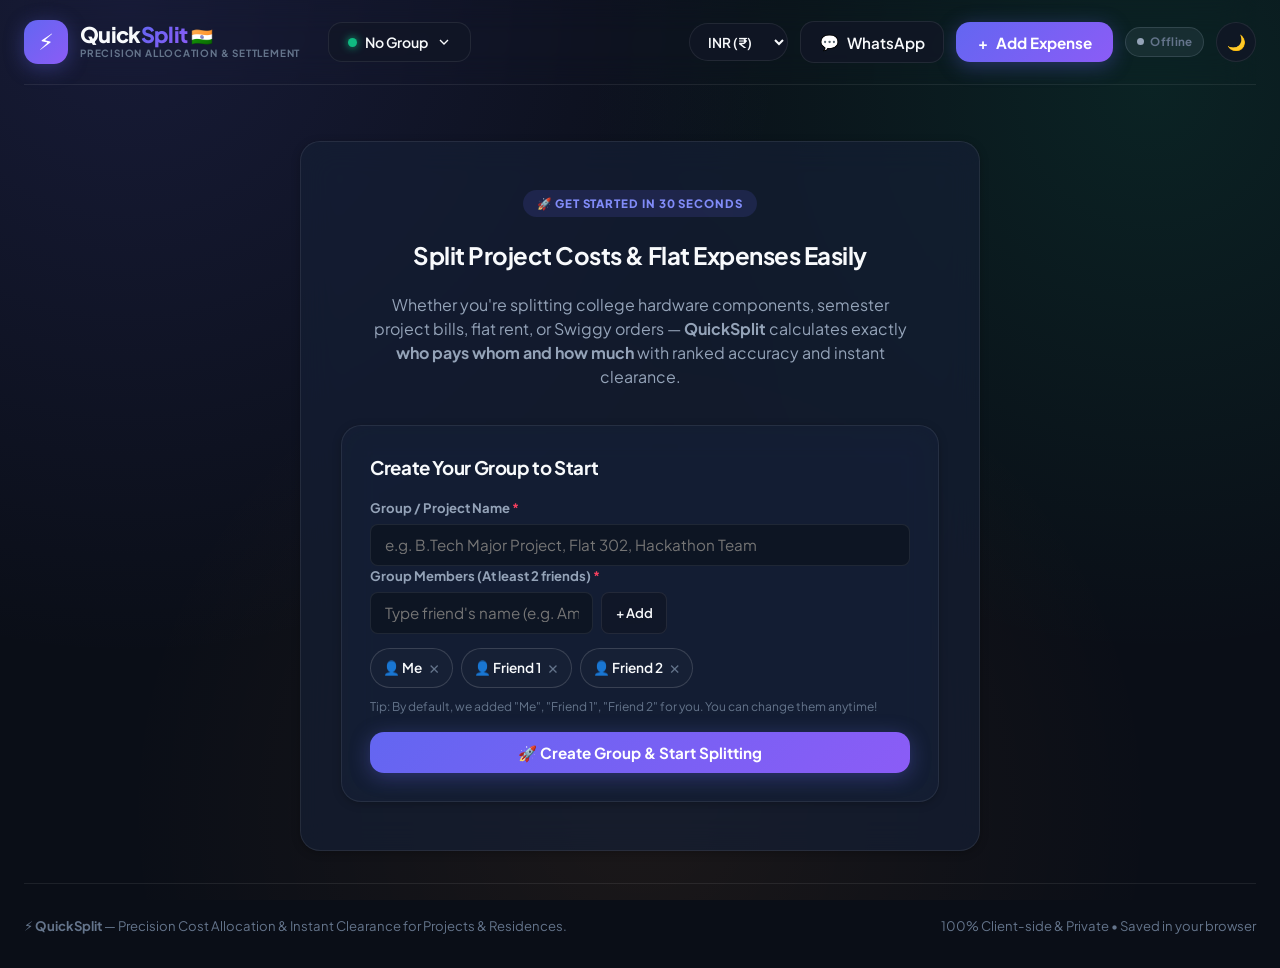
==== commit b58ad9c0: "feat(firebase): integrate real-time Firebase Firestore cloud sync across mobile and PC" ====
--- a/index.html
+++ b/index.html
@@ -80,6 +80,12 @@
           <span class="btn-text">Add Expense</span>
         </button>
 
+        <!-- Live Cloud Sync Status Indicator -->
+        <div id="cloud-sync-badge" class="cloud-sync-badge" title="Firebase Real-Time Cloud Sync Active">
+          <span class="sync-dot"></span>
+          <span class="sync-text" id="cloud-sync-text">Live Sync</span>
+        </div>
+
         <!-- Theme Toggle -->
         <button id="theme-toggle-btn" class="icon-round-btn glass-btn" aria-label="Toggle Theme"
           title="Toggle Dark/Light Mode">
@@ -146,7 +152,7 @@
           <div class="hero-actions">
             <button id="hero-settle-up-btn" class="btn-settle-highlight">
               <span class="icon-cash">⚡</span>
-              <span>Final Settlement </span>
+              <span>Final Settlement</span>
             </button>
             <button id="hero-privacy-btn" class="glass-btn btn-sm" title="Private Group Sync & Security">
               <span>🔒 Private Group Sync</span>
@@ -156,6 +162,9 @@
             </button>
             <button id="hero-new-group-btn" class="glass-btn btn-sm">
               <span>+ New Group</span>
+            </button>
+            <button id="hero-delete-group-btn" class="glass-btn btn-sm btn-danger-action" title="Delete this group">
+              <span>🗑️ Delete</span>
             </button>
           </div>
         </section>
@@ -715,7 +724,8 @@
         <div id="manage-members-list" class="manage-members-table"></div>
       </div>
 
-      <div class="modal-footer">
+      <div class="modal-footer" style="display:flex; justify-content:space-between; align-items:center;">
+        <button type="button" class="btn-danger-outline btn-sm" id="btn-delete-current-group">🗑️ Delete Group</button>
         <button type="button" class="glow-primary-btn" id="close-manage-members-btn">Done</button>
       </div>
     </div>
@@ -786,6 +796,31 @@
           </div>
         </div>
 
+        <!-- Receiver UPI ID & Copy Card -->
+        <div id="qr-upi-id-card" class="upi-id-card glass-panel">
+          <div class="upi-id-left">
+            <span class="upi-id-sublabel">Receiver UPI ID</span>
+            <span id="qr-receiver-upi-text" class="upi-id-val">—</span>
+          </div>
+          <div class="upi-id-actions">
+            <button type="button" id="btn-copy-receiver-upi" class="glass-btn btn-sm copy-upi-btn" title="Copy UPI ID to Clipboard">
+              <span>📋 Copy UPI ID</span>
+            </button>
+            <button type="button" id="btn-edit-receiver-upi" class="glass-btn btn-sm" title="Edit UPI ID">
+              <span>✏️</span>
+            </button>
+          </div>
+        </div>
+
+        <!-- Inline UPI ID Editor if not present or needs change -->
+        <div id="qr-inline-upi-editor" class="inline-upi-box glass-panel hidden">
+          <label for="qr-inline-upi-input">Enter Receiver's UPI ID to generate live QR:</label>
+          <div class="member-input-row" style="margin-top:0.4rem;">
+            <input type="text" id="qr-inline-upi-input" placeholder="e.g. rohan@okaxis or 9876543210@paytm">
+            <button type="button" id="btn-save-inline-upi" class="glow-primary-btn btn-sm">Save & Generate</button>
+          </div>
+        </div>
+
         <!-- The Dynamic QR Code Box -->
         <div class="upi-qr-frame glass-panel">
           <div id="upi-qr-container" class="qr-canvas-wrapper">
@@ -796,31 +831,44 @@
             </div>
           </div>
           <div class="qr-instruction-tag">
-            <span>📷 Scan with any Indian UPI App</span>
-          </div>
-        </div>
-
-        <!-- Inline UPI ID Editor if not present or needs change -->
-        <div id="qr-inline-upi-editor" class="inline-upi-box glass-panel hidden">
-          <label for="qr-inline-upi-input">Enter Receiver's UPI ID to generate live QR:</label>
-          <div class="member-input-row" style="margin-top:0.4rem;">
-            <input type="text" id="qr-inline-upi-input" placeholder="e.g. rohan@okaxis or 9876543210@paytm">
-            <button type="button" id="btn-save-inline-upi" class="glow-primary-btn btn-sm">Generate QR</button>
-          </div>
-        </div>
-
-        <div class="upi-supported-badges">
-          <span class="upi-app-pill">Google Pay</span>
-          <span class="upi-app-pill">PhonePe</span>
-          <span class="upi-app-pill">Paytm</span>
-          <span class="upi-app-pill">BHIM</span>
-          <span class="upi-app-pill">Cred</span>
+            <span id="qr-instruction-text">📷 Scan with any Indian UPI App</span>
+          </div>
+        </div>
+
+        <!-- Choose Payment App -->
+        <div class="upi-app-selector-section">
+          <div class="upi-app-selector-header">
+            <span>Pay directly in UPI App:</span>
+          </div>
+          <div class="upi-apps-grid">
+            <a class="upi-app-btn" data-upi-app="gpay" role="button">
+              <span class="app-icon">🔵</span>
+              <span class="app-label">Google Pay</span>
+            </a>
+            <a class="upi-app-btn" data-upi-app="phonepe" role="button">
+              <span class="app-icon">🟣</span>
+              <span class="app-label">PhonePe</span>
+            </a>
+            <a class="upi-app-btn" data-upi-app="paytm" role="button">
+              <span class="app-icon">🔷</span>
+              <span class="app-label">Paytm</span>
+            </a>
+            <a class="upi-app-btn" data-upi-app="bhim" role="button">
+              <span class="app-icon">🟠</span>
+              <span class="app-label">BHIM</span>
+            </a>
+            <a class="upi-app-btn" data-upi-app="cred" role="button">
+              <span class="app-icon">💳</span>
+              <span class="app-label">CRED</span>
+            </a>
+            <a class="upi-app-btn" data-upi-app="generic" role="button">
+              <span class="app-icon">⚡</span>
+              <span class="app-label">Other UPI</span>
+            </a>
+          </div>
         </div>
 
         <div class="upi-modal-actions-row">
-          <a id="qr-open-intent-btn" class="glass-btn btn-accent-glow flex-1" target="_blank" rel="noopener noreferrer">
-            <span>📱 Pay in UPI App</span>
-          </a>
           <button id="qr-mark-settled-btn" class="glow-primary-btn flex-1">
             <span>✅ Mark as Settled</span>
           </button>
@@ -871,6 +919,7 @@
           <h4>📲 Scan with Phone Camera to Import Group</h4>
           <p class="subtext">Have your teammate scan this QR code with their mobile camera to load this project on their
             phone:</p>
+
           <div class="sync-qr-wrapper" id="sync-qr-wrapper">
             <div id="privacy-sync-qr-container" class="qr-code-render-target"></div>
             <img id="privacy-sync-qr-img" alt="Private Group Sync QR" class="sync-qr-img hidden" src="">
@@ -896,6 +945,10 @@
   <!-- Toast Notification Container -->
   <div id="toast-container" class="toast-container"></div>
 
+  <!-- Firebase Real-Time Cloud SDKs (Google CDN) -->
+  <script src="https://www.gstatic.com/firebasejs/10.14.1/firebase-app-compat.js"></script>
+  <script src="https://www.gstatic.com/firebasejs/10.14.1/firebase-firestore-compat.js"></script>
+
   <!-- QR Code Generator Library (Offline, Zero-Tracker, Instant Client-Side) -->
   <script src="qrcode.min.js"></script>
   <!-- JavaScript Application Logic -->
--- a/styles.css
+++ b/styles.css
@@ -656,6 +656,35 @@
   box-shadow: 0 6px 24px rgba(16, 185, 129, 0.45);
 }
 
+.btn-danger-action {
+  background: rgba(244, 63, 94, 0.1) !important;
+  color: #FB7185 !important;
+  border-color: rgba(244, 63, 94, 0.28) !important;
+}
+
+.btn-danger-action:hover {
+  background: rgba(244, 63, 94, 0.2) !important;
+  border-color: rgba(244, 63, 94, 0.5) !important;
+  color: #FFF !important;
+}
+
+.btn-danger-outline {
+  background: transparent;
+  color: #FB7185;
+  border: 1px solid rgba(244, 63, 94, 0.35);
+  border-radius: var(--radius-sm);
+  padding: 0.5rem 0.85rem;
+  font-weight: 600;
+  cursor: pointer;
+  transition: all var(--transition-fast);
+}
+
+.btn-danger-outline:hover {
+  background: rgba(244, 63, 94, 0.15);
+  border-color: rgba(244, 63, 94, 0.6);
+  color: #FFF;
+}
+
 /* ================= Metrics Grid ================= */
 .metrics-grid {
   display: grid;
@@ -2320,22 +2349,141 @@
   color: var(--text-secondary);
 }
 
-.upi-supported-badges {
+/* UPI ID Copy Card in Modal */
+.upi-id-card {
+  width: 100%;
+  display: flex;
+  align-items: center;
+  justify-content: space-between;
+  gap: 0.75rem;
+  padding: 0.75rem 1rem;
+  background: var(--bg-surface-elevated);
+  border: 1px solid var(--border-subtle);
+  border-radius: var(--radius-md);
+  margin-top: 0.25rem;
+}
+
+.upi-id-left {
+  display: flex;
+  flex-direction: column;
+  text-align: left;
+  min-width: 0;
+}
+
+.upi-id-sublabel {
+  font-size: 0.68rem;
+  font-weight: 700;
+  text-transform: uppercase;
+  letter-spacing: 0.05em;
+  color: var(--text-muted);
+}
+
+.upi-id-val {
+  font-size: 0.95rem;
+  font-weight: 700;
+  color: var(--accent-emerald);
+  font-family: 'Fira Code', 'Roboto Mono', monospace;
+  word-break: break-all;
+}
+
+.upi-id-actions {
+  display: flex;
+  align-items: center;
+  gap: 0.4rem;
+  flex-shrink: 0;
+}
+
+.copy-upi-btn {
+  border-color: rgba(16, 185, 129, 0.4) !important;
+  color: var(--accent-emerald) !important;
+  font-weight: 700 !important;
+}
+
+.copy-upi-btn:hover {
+  background: rgba(16, 185, 129, 0.15) !important;
+}
+
+
+
+/* Interactive UPI App Selector */
+.upi-app-selector-section {
+  width: 100%;
+  display: flex;
+  flex-direction: column;
+  gap: 0.5rem;
+  text-align: left;
+}
+
+.upi-app-selector-header {
+  font-size: 0.72rem;
+  font-weight: 800;
+  text-transform: uppercase;
+  letter-spacing: 0.06em;
+  color: var(--text-secondary);
+}
+
+.upi-apps-grid {
+  display: grid;
+  grid-template-columns: repeat(3, 1fr);
+  gap: 0.5rem;
+  width: 100%;
+}
+
+.upi-app-btn {
   display: flex;
   align-items: center;
   justify-content: center;
-  gap: 0.5rem;
-  flex-wrap: wrap;
-}
-
-.upi-app-pill {
-  font-size: 0.7rem;
-  font-weight: 700;
-  padding: 0.2rem 0.6rem;
-  border-radius: var(--radius-full);
-  background: var(--bg-surface);
+  gap: 0.35rem;
+  padding: 0.6rem 0.4rem;
+  background: var(--bg-surface-elevated);
   border: 1px solid var(--border-subtle);
-  color: var(--text-muted);
+  border-radius: var(--radius-md);
+  color: var(--text-primary);
+  font-size: 0.78rem;
+  font-weight: 600;
+  cursor: pointer;
+  transition: all 0.2s cubic-bezier(0.16, 1, 0.3, 1);
+  text-decoration: none;
+  white-space: nowrap;
+}
+
+.upi-app-btn .app-icon {
+  font-size: 0.95rem;
+}
+
+.upi-app-btn:hover {
+  background: var(--bg-surface-hover);
+  border-color: var(--accent-indigo);
+  transform: translateY(-1px);
+}
+
+.upi-app-btn:active {
+  transform: translateY(0);
+}
+
+.upi-app-btn[data-upi-app="gpay"]:hover {
+  border-color: #4285F4;
+  box-shadow: 0 0 10px rgba(66, 133, 244, 0.25);
+}
+
+.upi-app-btn[data-upi-app="phonepe"]:hover {
+  border-color: #5f259f;
+  box-shadow: 0 0 10px rgba(95, 37, 159, 0.25);
+}
+
+.upi-app-btn[data-upi-app="paytm"]:hover {
+  border-color: #00b9f5;
+  box-shadow: 0 0 10px rgba(0, 185, 245, 0.25);
+}
+
+.upi-app-btn[data-upi-app="cred"]:hover {
+  border-color: #ffffff;
+  box-shadow: 0 0 10px rgba(255, 255, 255, 0.2);
+}
+
+.upi-app-btn[data-upi-app="bhim"]:hover {
+  border-color: #f7941d;
+  box-shadow: 0 0 10px rgba(247, 148, 29, 0.25);
 }
 
 .upi-modal-actions-row {
@@ -2343,6 +2491,7 @@
   align-items: center;
   gap: 0.75rem;
   width: 100%;
+  margin-top: 0.25rem;
 }
 
 /* ================= Private Group Sync Modal Styles ================= */
@@ -2403,6 +2552,22 @@
   gap: 0.5rem;
 }
 
+.sync-snapshot-notice {
+  background: rgba(245, 158, 11, 0.12);
+  border: 1px solid rgba(245, 158, 11, 0.35);
+  border-radius: var(--radius-sm);
+  padding: 0.65rem 0.85rem;
+  font-size: 0.78rem;
+  color: var(--accent-amber);
+  text-align: left;
+  line-height: 1.5;
+  width: 100%;
+}
+
+.sync-snapshot-notice strong {
+  color: #F9C54A;
+}
+
 .sync-qr-wrapper {
   background: #FFFFFF;
   padding: 16px;
@@ -2605,11 +2770,13 @@
   }
 
   .transfer-actions-row .btn-upi-pay,
-  .transfer-actions-row .btn-clear-money {
+  .transfer-actions-row [data-banner-clear-payer] {
     flex: 1;
     justify-content: center;
-    padding: 0.5rem 0.4rem;
-    font-size: 0.78rem;
+    text-align: center;
+    padding: 0.55rem 0.4rem;
+    font-size: 0.8rem;
+    min-width: 0;
   }
 
   .balances-who-owes-list {
@@ -2703,3 +2870,57 @@
   }
 }
 
+/* ================= Real-Time Cloud Sync Badge ================= */
+.cloud-sync-badge {
+  display: inline-flex;
+  align-items: center;
+  gap: 0.4rem;
+  padding: 0.35rem 0.65rem;
+  background: rgba(16, 185, 129, 0.1);
+  border: 1px solid rgba(16, 185, 129, 0.25);
+  border-radius: var(--radius-full);
+  font-size: 0.72rem;
+  font-weight: 700;
+  color: var(--accent-emerald);
+  letter-spacing: 0.03em;
+  user-select: none;
+  transition: all 0.2s ease;
+}
+
+.cloud-sync-badge .sync-dot {
+  width: 7px;
+  height: 7px;
+  border-radius: 50%;
+  background: var(--accent-emerald);
+  box-shadow: 0 0 8px var(--accent-emerald);
+  animation: pulse-sync-dot 2.5s infinite ease-in-out;
+}
+
+@keyframes pulse-sync-dot {
+  0%, 100% { opacity: 1; transform: scale(1); }
+  50% { opacity: 0.35; transform: scale(0.85); }
+}
+
+.cloud-sync-badge.syncing {
+  background: rgba(245, 158, 11, 0.12);
+  border-color: rgba(245, 158, 11, 0.35);
+  color: var(--accent-amber);
+}
+
+.cloud-sync-badge.syncing .sync-dot {
+  background: var(--accent-amber);
+  box-shadow: 0 0 8px var(--accent-amber);
+}
+
+.cloud-sync-badge.offline {
+  background: rgba(148, 163, 184, 0.1);
+  border-color: rgba(148, 163, 184, 0.2);
+  color: var(--text-muted);
+}
+
+.cloud-sync-badge.offline .sync-dot {
+  background: #94a3b8;
+  box-shadow: none;
+  animation: none;
+}
+
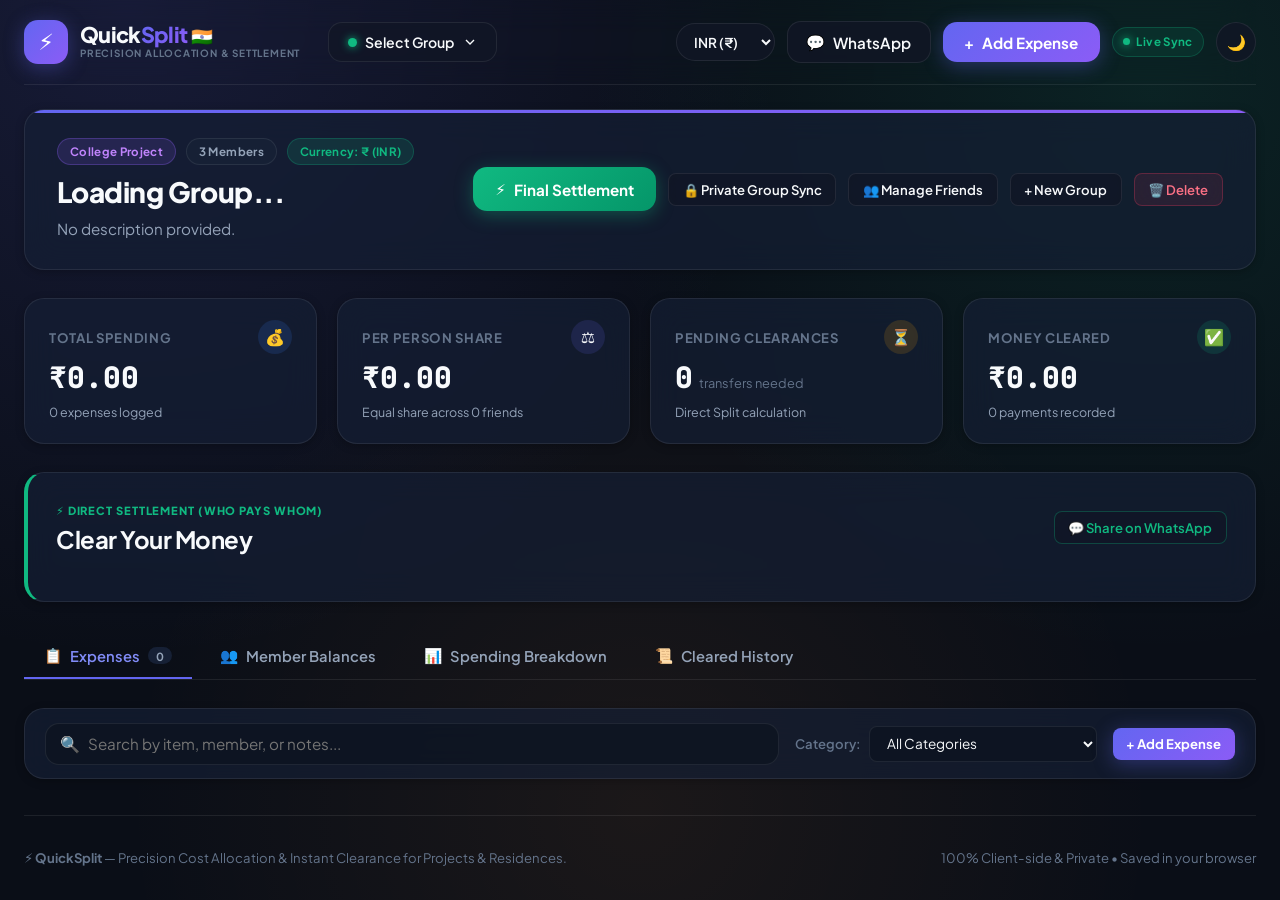
==== commit f8524908: "feat: Add End-to-End Cryptographic Encryption (E2EE) for UPI IDs in Firestore database" ====
--- a/index.html
+++ b/index.html
@@ -799,7 +799,7 @@
         <!-- Receiver UPI ID & Copy Card -->
         <div id="qr-upi-id-card" class="upi-id-card glass-panel">
           <div class="upi-id-left">
-            <span class="upi-id-sublabel">Receiver UPI ID</span>
+            <span class="upi-id-sublabel">Receiver UPI ID <span title="Encrypted in Firestore Database" style="color:var(--accent-emerald); font-size:0.75rem; margin-left:4px;">🔒 E2EE Safe</span></span>
             <span id="qr-receiver-upi-text" class="upi-id-val">—</span>
           </div>
           <div class="upi-id-actions">
@@ -912,6 +912,10 @@
             <span class="key-label">Private Cryptographic Key:</span>
             <span id="privacy-group-secret" class="key-val-mono">SECRET-KEY</span>
           </div>
+          <div class="key-field-row">
+            <span class="key-label">Database Encryption:</span>
+            <span class="key-val" style="color:var(--accent-emerald); font-weight:700; font-size:0.85rem;">🛡️ End-to-End Encrypted (UPI IDs encrypted in Firestore)</span>
+          </div>
         </div>
 
         <!-- Teammate Direct Camera Scan Sync -->
